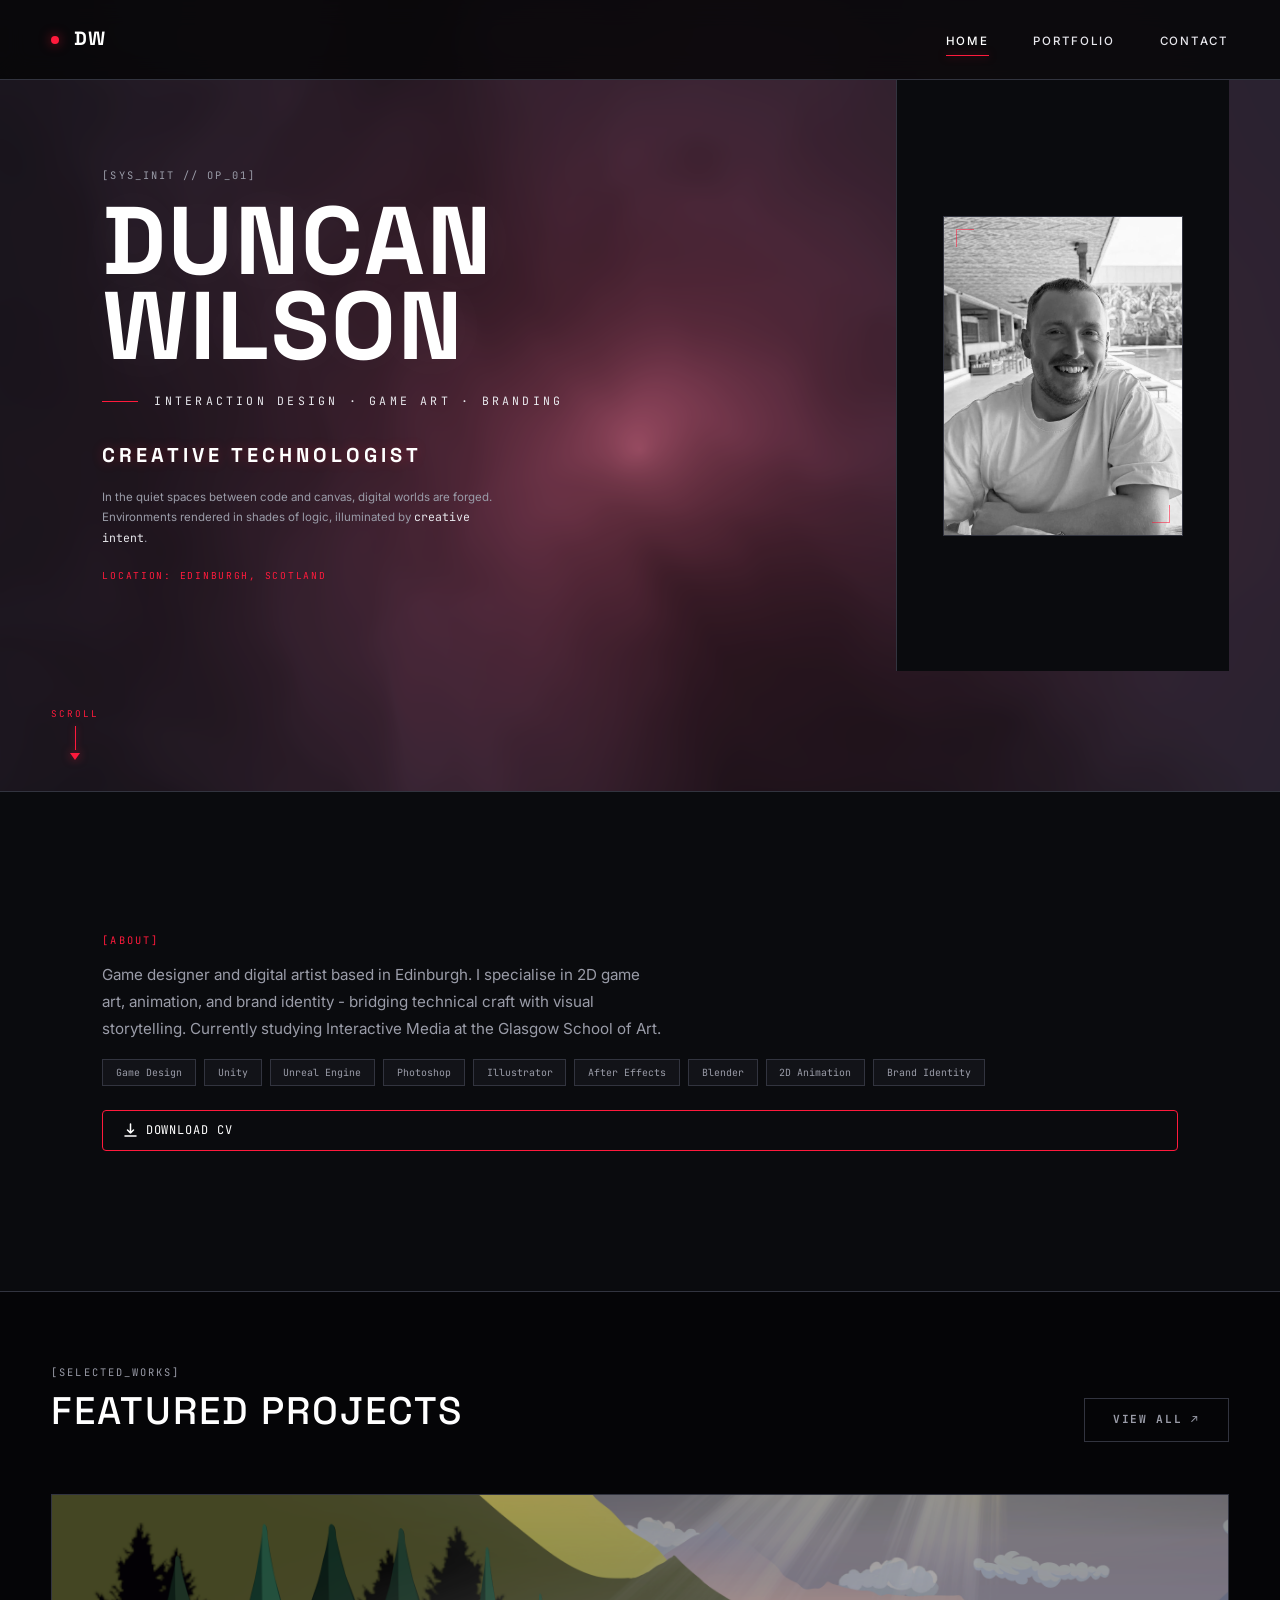
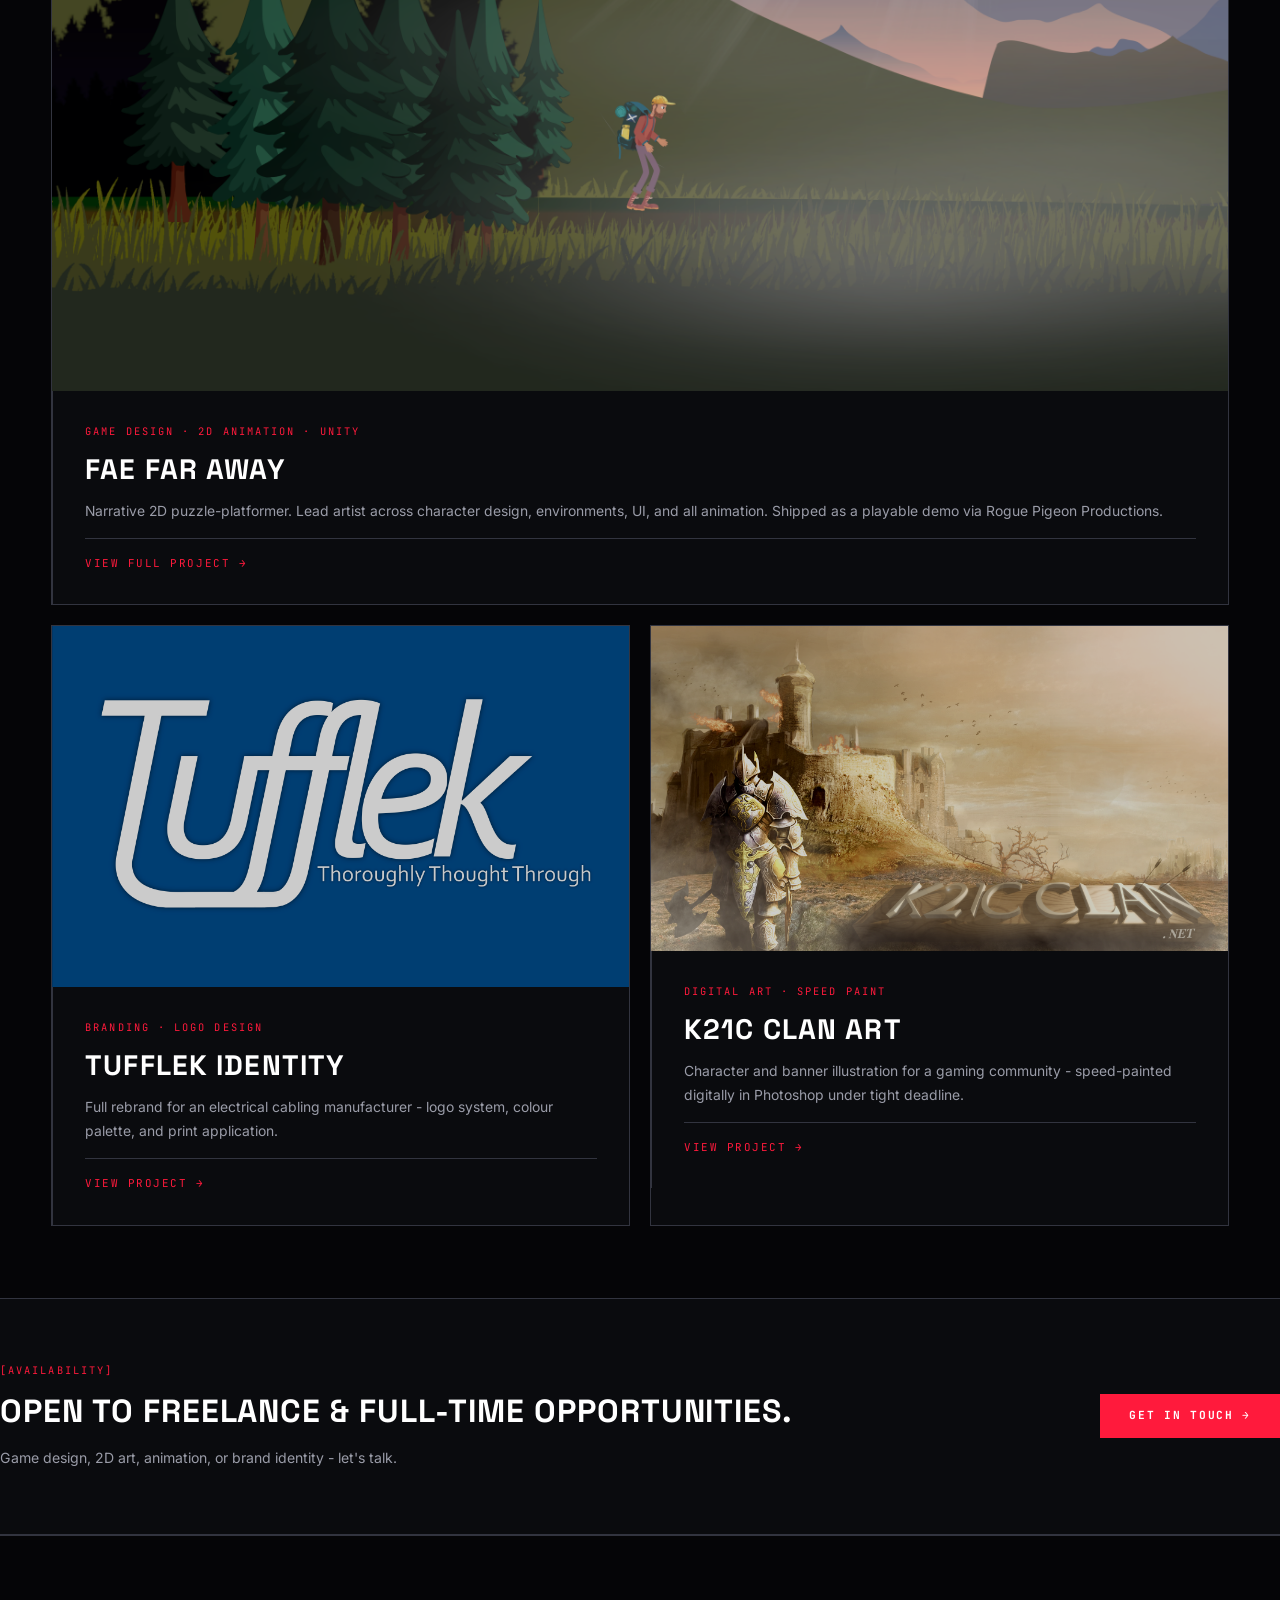
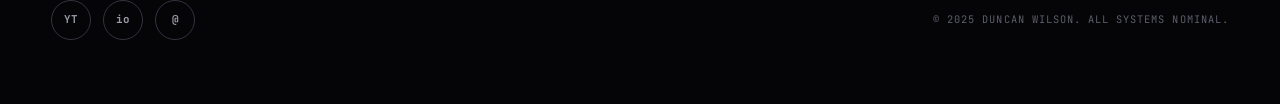
==== index.html @ 9ba57313 "Initial portfolio upload" ====
<!DOCTYPE html>
<html lang="en">
<head>
    <meta charset="UTF-8">
    <meta name="viewport" content="width=device-width, initial-scale=1.0">
    <title>Duncan Wilson | Creative Technologist</title>
    <meta name="description" content="Portfolio of Duncan Wilson — Interaction Design, Game Art, Branding, and Creative Technology.">
    <link rel="stylesheet" href="css/ethereal.css">
</head>
<body>

<canvas id="glcanvas"></canvas>

<nav id="main-nav" aria-label="Primary navigation">
    <a href="index.html" class="logo"><span class="logo-mark"></span>DW</a>
    <ul class="nav-links" id="nav-links">
        <li><a href="index.html" onclick="closeMenu()" class="active">Home</a></li>
        <li class="nav-has-dropdown">
            <a href="portfolio.html">Portfolio</a>
            <ul class="nav-dropdown">
                <li><a href="portfolio.html#game-design">Game Design &amp; Animation</a></li>
                <li><a href="portfolio.html#graphics">2D Graphics</a></li>
            </ul>
        </li>
        <li><a href="contact.html">Contact</a></li>
    </ul>
    <button class="menu-toggle" id="menu-toggle" aria-label="Toggle navigation" aria-expanded="false">
        <span></span><span></span><span></span>
    </button>
</nav>

<main>

    <!-- Hero -->
    <style>
        /* ── Hero layout ── */
        .hero-section {
            height: clamp(520px, 88vh, 900px);
            display: grid;
            grid-template-columns: 1fr clamp(240px, 26vw, 360px);
            align-items: center;
            padding-top: var(--nav-h);
            border-bottom: 1px solid var(--line-dim);
            position: relative;
            overflow: hidden;
            gap: 0;
        }

        /* Left column — text */
        .hero-text {
            padding: 0 var(--pad);
            display: flex;
            flex-direction: column;
            justify-content: center;
            position: relative;
            z-index: 2;
        }
        .hero-eyebrow {
            opacity: 0;
            animation: fadeUp 0.7s cubic-bezier(0.16,1,0.3,1) 0.1s forwards;
        }
        .hero-name {
            font-size: clamp(3rem, 7.5vw, 9rem);
            line-height: 0.88;
            font-weight: 700;
            letter-spacing: 0.02em;
            color: var(--text-pure);
            text-shadow: 0 0 60px rgba(255,255,255,0.06);
            margin: 1rem 0 1.5rem;
            opacity: 0;
            animation: fadeUp 0.8s cubic-bezier(0.16,1,0.3,1) 0.25s forwards;
        }
        .hero-discipline {
            display: flex;
            align-items: center;
            gap: 1rem;
            font-family: var(--font-mono);
            font-size: clamp(0.62rem, 0.9vw, 0.82rem);
            letter-spacing: 0.28em;
            color: var(--text-main);
            text-transform: uppercase;
            opacity: 0;
            animation: fadeUp 0.8s cubic-bezier(0.16,1,0.3,1) 0.4s forwards;
        }
        .hero-discipline::before {
            content: '';
            display: block;
            width: 36px; height: 1px;
            background: var(--crimson-core);
            flex-shrink: 0;
        }
        .hero-meta {
            margin-top: 1.75rem;
            display: flex;
            flex-direction: column;
            gap: 0.4rem;
            opacity: 0;
            animation: fadeUp 0.8s cubic-bezier(0.16,1,0.3,1) 0.55s forwards;
        }
        .hero-role {
            font-family: var(--font-display);
            font-size: clamp(0.85rem, 1.6vw, 1.25rem);
            font-weight: 700;
            letter-spacing: 0.2em;
            color: var(--text-pure);
            text-shadow: 0 0 12px rgba(255,26,60,0.3);
        }
        .hero-bio {
            font-size: 0.72rem;
            color: var(--text-muted);
            line-height: 1.8;
            max-width: 400px;
            margin-top: 0.6rem;
        }
        .hero-coord {
            font-family: var(--font-mono);
            font-size: 0.6rem;
            letter-spacing: 0.18em;
            color: var(--crimson-core);
            text-transform: uppercase;
            margin-top: 0.75rem;
        }

        /* Right column — portrait */
        .hero-portrait-wrap {
            height: 100%;
            display: flex;
            align-items: center;
            justify-content: center;
            padding: clamp(2rem, 4vw, 3.5rem) clamp(1.5rem, 3vw, 2.5rem);
            border-left: 1px solid var(--line-dim);
            background: var(--surface-1);
            opacity: 0;
            transform: translateX(40px);
            animation: slideInRight 1s cubic-bezier(0.16,1,0.3,1) 0.2s forwards;
        }
        @keyframes slideInRight {
            to { opacity: 1; transform: translateX(0); }
        }

        /* The actual photo frame — 3:4 portrait ratio, standard for headshots */
        .hero-portrait-inner {
            position: relative;
            width: 100%;
            max-width: 240px;
            max-height: 70%;
            aspect-ratio: 3 / 4;
            background: var(--surface-2);
            overflow: hidden;
            border: 1px solid var(--line-dim);
            transition: border-color 0.4s;
        }
        .hero-portrait-wrap:hover .hero-portrait-inner {
            border-color: var(--crimson-core);
            box-shadow: 0 0 40px var(--crimson-dim);
        }

        /* Photo — drop in an <img> and it fills perfectly */
        .hero-portrait-inner img {
            width: 100%; height: 100%;
            object-fit: cover;
            object-position: center top;
            display: block;
        }

        /* Placeholder state (no photo yet) */
        .hero-portrait-ph {
            position: absolute;
            inset: 0;
            display: flex;
            flex-direction: column;
            align-items: center;
            justify-content: center;
            gap: 1rem;
        }
        .hero-portrait-svg { opacity: 0.12; }
        .hero-portrait-lbl {
            font-family: var(--font-mono);
            font-size: 0.58rem;
            letter-spacing: 0.2em;
            text-transform: uppercase;
            color: var(--text-dark);
            text-align: center;
            line-height: 1.7;
        }

        /* Corner bracket top-left */
        .hero-portrait-inner::before {
            content: '';
            position: absolute;
            top: 0.75rem; left: 0.75rem;
            width: 18px; height: 18px;
            border-top: 1px solid var(--crimson-core);
            border-left: 1px solid var(--crimson-core);
            z-index: 4;
            opacity: 0.55;
            pointer-events: none;
        }
        /* Corner bracket bottom-right */
        .hero-portrait-inner::after {
            content: '';
            position: absolute;
            bottom: 0.75rem; right: 0.75rem;
            width: 18px; height: 18px;
            border-bottom: 1px solid var(--crimson-core);
            border-right: 1px solid var(--crimson-core);
            z-index: 4;
            opacity: 0.55;
            pointer-events: none;
        }

        @keyframes fadeUp {
            from { opacity: 0; transform: translateY(18px); }
            to   { opacity: 1; transform: translateY(0); }
        }

        /* Mobile: stack vertically */
        @media (max-width: 768px) {
            .hero-section {
                height: auto;
                min-height: 0;
                grid-template-columns: 1fr;
                grid-template-rows: auto auto;
                align-items: stretch;
                padding-bottom: 4.5rem;
            }
            .hero-text {
                padding-top: 2rem;
                padding-bottom: 1.5rem;
            }
            .hero-name {
                font-size: clamp(2.6rem, 12vw, 4.5rem);
                margin: 0.75rem 0 1rem;
            }
            .hero-meta { margin-top: 1.25rem; }
            .hero-portrait-wrap {
                width: 100%;
                height: auto;
                border-left: none;
                border-top: 1px solid var(--line-dim);
                padding: 2rem var(--pad);
                animation-name: slideInUp;
            }
            @keyframes slideInUp {
                from { opacity: 0; transform: translateY(30px); }
                to   { opacity: 1; transform: translateY(0); }
            }
            /* On mobile show portrait as a smaller centred card */
            .hero-portrait-inner {
                max-width: 160px;
                aspect-ratio: 3 / 4;
            }
        }
    </style>

    <section class="hero-section">

        <!-- SVG line inside hero only — scrolls away with page -->
        <svg class="ethereal-path" viewBox="0 0 100 100" preserveAspectRatio="none" aria-hidden="true">
            <path d="M-10,80 Q30,90 50,50 T110,20"></path>
        </svg>

        <!-- Scroll cue -->
        <button class="scroll-cue" id="scroll-cue" aria-label="Scroll down"
                onclick="document.getElementById('work').scrollIntoView({behavior:'smooth'});">
            <span class="scroll-cue__label">Scroll</span>
            <span class="scroll-cue__arrow"><span></span><span></span></span>
        </button>

        <!-- Left: text -->
        <div class="hero-text">
            <span class="hero-eyebrow micro-label" style="color:var(--text-muted);">[SYS_INIT // OP_01]</span>
            <h1 class="hero-name">DUNCAN<br>WILSON</h1>
            <div class="hero-discipline">INTERACTION DESIGN · GAME ART · BRANDING</div>
            <div class="hero-meta">
                <div class="hero-role">CREATIVE TECHNOLOGIST</div>
                <p class="hero-bio">
                    In the quiet spaces between code and canvas, digital worlds are forged.
                    Environments rendered in shades of logic, illuminated by
                    <span style="color:var(--text-main); font-family:var(--font-mono);">creative intent</span>.
                </p>
                <p class="hero-coord">LOCATION: EDINBURGH, SCOTLAND</p>
            </div>
        </div>

        <!-- Right: portrait -->
        <div class="hero-portrait-wrap" id="hero-portrait">
            <div class="hero-portrait-inner">
                <img src="img/headshot.jpg" alt="Duncan Wilson">
            </div>
        </div>

    </section>

    <!-- ── About strip ── -->
    <section class="home-about" id="work">
        <div class="home-about__bio">
            <span class="micro-label" style="color:var(--crimson-core); display:block; margin-bottom:0.75rem;">[ABOUT]</span>
            <p>Game designer and digital artist based in Edinburgh. I specialise in 2D game art, animation, and brand identity - bridging technical craft with visual storytelling. Currently studying Interactive Media at the Glasgow School of Art.</p>
            <div style="display:flex; gap:0.5rem; flex-wrap:wrap; margin-top:1rem;">
                <span class="tag">Game Design</span>
                <span class="tag">Unity</span>
                <span class="tag">Unreal Engine</span>
                <span class="tag">Photoshop</span>
                <span class="tag">Illustrator</span>
                <span class="tag">After Effects</span>
                <span class="tag">Blender</span>
                <span class="tag">2D Animation</span>
                <span class="tag">Brand Identity</span>
            </div>
            <a href="cv.pdf" download class="cv-btn" style="margin-top:1.5rem; display:inline-flex; align-items:center; gap:0.5rem;">
                <svg width="15" height="15" viewBox="0 0 15 15" fill="none" aria-hidden="true">
                    <path d="M7.5 1v9m0 0L4.5 7m3 3L10.5 7M2 13h11" stroke="currentColor" stroke-width="1.5" stroke-linecap="round" stroke-linejoin="round"/>
                </svg>
                Download CV
            </a>
        </div>
    </section>

    <!-- ── Featured Work ── -->
    <section class="home-featured" id="featured">
        <div class="container">
            <div class="section-header" style="margin-bottom:2rem;">
                <div>
                    <div class="micro-label">[SELECTED_WORKS]</div>
                    <h2 class="section-title">Featured Projects</h2>
                </div>
                <a href="portfolio.html" class="btn-ghost" style="align-self:flex-end;">View All ↗</a>
            </div>

            <!-- Primary card — Fae Far Away (full width) -->
            <a href="fae-far-away.html" class="hf-card hf-card-primary">
                <div class="hf-card__media">
                    <img src="img/ffa/Screenshot 2026-03-27 101728.png" alt="Fae Far Away gameplay screenshot" class="hf-card__img">
                </div>
                <div class="hf-card__info">
                    <span class="hf-card__cat micro-label">Game Design · 2D Animation · Unity</span>
                    <h3 class="hf-card__title">Fae Far Away</h3>
                    <p class="hf-card__desc">Narrative 2D puzzle-platformer. Lead artist across character design, environments, UI, and all animation. Shipped as a playable demo via Rogue Pigeon Productions.</p>
                    <span class="hf-card__cta">View Full Project →</span>
                </div>
            </a>

            <!-- Secondary pair -->
            <div class="hf-pair">
                <a href="tufflek.html" class="hf-card hf-card-secondary">
                    <div class="hf-card__media">
                        <img src="img/portfolio/Tufflek-All white-darker blue back.png" alt="Tufflek brand identity" class="hf-card__img">
                    </div>
                    <div class="hf-card__info">
                        <span class="hf-card__cat micro-label">Branding · Logo Design</span>
                        <h3 class="hf-card__title">Tufflek Identity</h3>
                        <p class="hf-card__desc">Full rebrand for an electrical cabling manufacturer - logo system, colour palette, and print application.</p>
                        <span class="hf-card__cta">View Project →</span>
                    </div>
                </a>
                <a href="k21c.html" class="hf-card hf-card-secondary">
                    <div class="hf-card__media">
                        <img src="img/portfolio/K21C clan net image.png" alt="K21C digital illustration" class="hf-card__img">
                    </div>
                    <div class="hf-card__info">
                        <span class="hf-card__cat micro-label">Digital Art · Speed Paint</span>
                        <h3 class="hf-card__title">K21C Clan Art</h3>
                        <p class="hf-card__desc">Character and banner illustration for a gaming community - speed-painted digitally in Photoshop under tight deadline.</p>
                        <span class="hf-card__cta">View Project →</span>
                    </div>
                </a>
            </div>
        </div>
    </section>

    <!-- ── CTA strip ── -->
    <section class="home-cta" id="design">
        <div class="container home-cta__inner">
            <div>
                <span class="micro-label" style="color:var(--crimson-core); display:block; margin-bottom:0.5rem;">[AVAILABILITY]</span>
                <h2 class="home-cta__heading">Open to freelance &amp; full-time opportunities.</h2>
                <p class="home-cta__sub">Game design, 2D art, animation, or brand identity - let's talk.</p>
            </div>
            <a href="contact.html" class="btn-crimson home-cta__btn">Get in Touch →</a>
        </div>
    </section>

</main>

<footer>
    <div class="social-circles">
        <a href="https://www.youtube.com/c/DuncanWilsonGraphics/videos" target="_blank" rel="noopener" class="social-circle" title="YouTube">YT</a>
        <a href="https://roguepigeonproductions.itch.io/fae-far-away" target="_blank" rel="noopener" class="social-circle" title="itch.io">io</a>
        <a href="mailto:dahw4@outlook.com" class="social-circle" title="Email">@</a>
    </div>
    <div class="copyright">© 2025 DUNCAN WILSON. ALL SYSTEMS NOMINAL.</div>
</footer>

<script src="js/main.js"></script>
</body>
</html>
---- css/ethereal.css ----
/* ═══════════════════════════════════════════════════════════════════
   Duncan Wilson — Ethereal Design System
   Extracted from Playground/ethereal.html, extended for all pages
   ═══════════════════════════════════════════════════════════════════ */

@import url('https://fonts.googleapis.com/css2?family=Inter:wght@400;500;600&family=JetBrains+Mono:wght@400;700&family=Space+Grotesk:wght@300;500;700&display=swap');

/* ── Design tokens ── */
:root {
    --void:         #050507;
    --surface-1:    #0a0b0e;
    --surface-2:    #121318;
    --line-dim:     #32343f;
    --text-pure:    #ffffff;
    --text-main:    #e8e8ed;
    --text-muted:   #9a9ca8;
    --text-dark:    #5c5e6b;
    --crimson-core: #ff1a3c;
    --crimson-glow: rgba(255,26,60,0.6);
    --crimson-dim:  rgba(255,26,60,0.15);
    --font-display: 'Space Grotesk', sans-serif;
    --font-ui:      'Inter', sans-serif;
    --font-mono:    'JetBrains Mono', monospace;
    --pad:          4vw;
    --nav-h:        80px;
    --ease-out:     cubic-bezier(0.16, 1, 0.3, 1);
    --ease-in-out:  cubic-bezier(0.65, 0, 0.35, 1);
}

/* ── Reset ── */
*, *::before, *::after { margin: 0; padding: 0; box-sizing: border-box; }
html { scroll-behavior: smooth; }
img { max-width: 100%; display: block; }
a { color: inherit; text-decoration: none; }

body {
    background: var(--void);
    color: var(--text-main);
    font-family: var(--font-ui);
    -webkit-font-smoothing: antialiased;
    overflow-x: hidden;
    line-height: 1.6;
}
/* prevent off-screen mobile nav from causing horizontal scroll */
html { overflow-x: hidden; }

::selection { background: var(--crimson-core); color: var(--text-pure); }

/* ── WebGL canvas ── */
#glcanvas {
    position: fixed;
    top: 0; left: 0;
    width: 100vw; height: 100vh;
    z-index: 0;
    pointer-events: none;
    opacity: 0.8;
}

/* ── Ethereal SVG line — hero-scoped ── */
/* Place .ethereal-path inside .hero-section so it scrolls with the page
   and only lives behind the name, not the whole site */
.ethereal-path {
    position: absolute;
    top: 0; left: 0;
    width: 100%; height: 100%;
    z-index: 0;
    pointer-events: none;
    mix-blend-mode: screen;
    overflow: visible;
}
.ethereal-path path {
    fill: none;
    stroke: rgba(255,26,60,0.65);
    stroke-width: 0.8px;
    filter: drop-shadow(0 0 8px rgba(255,26,60,0.3)) drop-shadow(0 0 20px rgba(255,26,60,0.12));
    stroke-dasharray: 3000;
    stroke-dashoffset: 3000;
    animation: drawLine 10s var(--ease-in-out) forwards infinite alternate;
}
@keyframes drawLine {
    0%   { stroke-dashoffset: 3000; opacity: 0; }
    10%  { opacity: 0.75; }
    90%  { opacity: 0.75; }
    100% { stroke-dashoffset: 0; opacity: 0; }
}

@keyframes fadeUp {
    from { opacity: 0; transform: translateY(18px); }
    to   { opacity: 1; transform: translateY(0); }
}

/* ── Scroll cue ── */
.scroll-cue {
    position: absolute;
    bottom: clamp(1.5rem, 3.5vh, 2.5rem);
    left: var(--pad);
    transform: none;
    z-index: 10;
    display: flex;
    flex-direction: column;
    align-items: center;
    gap: 6px;
    cursor: pointer;
    transition: opacity 0.5s ease;
    pointer-events: auto;
    text-decoration: none;
    border: none; background: none; padding: 0;
    /* fade in after other elements */
    opacity: 0;
    animation: fadeUp 0.7s ease 0.9s forwards;
}
.scroll-cue__label {
    font-family: var(--font-mono);
    font-size: 0.58rem;
    letter-spacing: 0.22em;
    text-transform: uppercase;
    color: var(--crimson-core);
}
.scroll-cue__arrow {
    display: flex;
    flex-direction: column;
    align-items: center;
    gap: 3px;
    animation: scrollBounce 1.8s ease-in-out infinite;
}
.scroll-cue__arrow span {
    display: block;
    width: 1px;
    background: var(--crimson-core);
    box-shadow: 0 0 6px var(--crimson-glow);
}
.scroll-cue__arrow span:nth-child(1) { height: 24px; }
.scroll-cue__arrow span:nth-child(2) {
    width: 0; height: 0;
    background: none; box-shadow: none;
    border-left: 5px solid transparent;
    border-right: 5px solid transparent;
    border-top: 7px solid var(--crimson-core);
    filter: drop-shadow(0 0 5px var(--crimson-glow));
}
@keyframes scrollBounce {
    0%, 100% { transform: translateY(0); opacity: 0.5; }
    50%       { transform: translateY(7px); opacity: 1; }
}
.scroll-cue.is-hidden { opacity: 0; pointer-events: none; }

/* ── Layout ── */
main { position: relative; z-index: 2; }
section { padding: 120px var(--pad); position: relative; }
.container { max-width: 1600px; margin: 0 auto; }

/* ── Typography ── */
h1, h2, h3 {
    font-family: var(--font-display);
    font-weight: 500;
    text-transform: uppercase;
    letter-spacing: 0.05em;
    color: var(--text-pure);
}
p { line-height: 1.8; color: var(--text-muted); }

.micro-label {
    font-family: var(--font-mono);
    font-size: 0.65rem;
    text-transform: uppercase;
    letter-spacing: 0.2em;
    color: var(--text-muted);
}

/* ── Sys-line decoration ── */
.sys-line {
    height: 1px;
    background: var(--line-dim);
    width: 100%;
    margin: 2rem 0;
    position: relative;
}
.sys-line::before {
    content: '';
    position: absolute;
    left: 0; top: -2px;
    width: 5px; height: 5px;
    background: var(--crimson-core);
    box-shadow: 0 0 10px var(--crimson-glow);
}

/* ── Navigation ── */
nav {
    position: fixed;
    top: 0; width: 100%;
    height: var(--nav-h);
    display: flex;
    justify-content: space-between;
    align-items: center;
    padding: 0 var(--pad);
    z-index: 100;
    background: rgba(5,5,7,0.82);
    backdrop-filter: blur(12px);
    border-bottom: 1px solid var(--line-dim);
    transition: height 0.4s var(--ease-out), background 0.4s var(--ease-out);
}

.logo {
    font-family: var(--font-display);
    font-size: 1.2rem;
    font-weight: 700;
    letter-spacing: 0.1em;
    color: var(--text-pure);
    display: flex;
    align-items: center;
    gap: 0.9rem;
    white-space: nowrap;
}
.logo-mark {
    width: 8px; height: 8px;
    background: var(--crimson-core);
    border-radius: 50%;
    box-shadow: 0 0 12px var(--crimson-glow);
    flex-shrink: 0;
}

.nav-links { display: flex; gap: 2.8rem; list-style: none; align-items: center; }
.nav-links a {
    font-family: var(--font-ui);
    font-size: 0.72rem;
    font-weight: 500;
    letter-spacing: 0.15em;
    text-transform: uppercase;
    color: var(--text-main);
    position: relative;
    padding: 0.5rem 0;
    transition: color 0.3s ease;
}
.nav-links a::after {
    content: '';
    position: absolute;
    bottom: 0; left: 0;
    width: 100%; height: 1px;
    background: var(--crimson-core);
    transform: scaleX(0);
    transform-origin: right;
    transition: transform 0.4s var(--ease-out);
    box-shadow: 0 0 8px var(--crimson-glow);
}
.nav-links a:hover,
.nav-links a.active { color: var(--text-pure); }
.nav-links a:hover::after,
.nav-links a.active::after { transform: scaleX(1); transform-origin: left; }

/* Mobile hamburger */
.menu-toggle {
    display: none;
    flex-direction: column;
    gap: 5px;
    cursor: pointer;
    z-index: 101;
    padding: 4px;
    background: none;
    border: none;
}
.menu-toggle span {
    width: 22px; height: 1px;
    background: var(--text-pure);
    transition: all 0.3s ease;
    display: block;
}
.menu-toggle.is-open span:nth-child(1) { transform: translateY(6px) rotate(45deg); }
.menu-toggle.is-open span:nth-child(2) { opacity: 0; }
.menu-toggle.is-open span:nth-child(3) { transform: translateY(-6px) rotate(-45deg); }

/* ── Nav dropdown ── */
.nav-has-dropdown { position: relative; }

/* Invisible bridge on the <li> fills the gap between trigger and panel
   so moving the cursor downward never breaks the hover state */
.nav-has-dropdown::after {
    content: '';
    position: absolute;
    top: 100%; left: 0; right: 0;
    height: 12px;
    background: transparent;
}

.nav-dropdown {
    position: absolute;
    top: calc(100% + 8px);
    left: 50%;
    min-width: 180px;
    background: rgba(5,5,7,0.97);
    backdrop-filter: blur(16px);
    border: 1px solid var(--line-dim);
    list-style: none;
    padding: 8px 0;
    /* hidden by default */
    opacity: 0;
    visibility: hidden;
    pointer-events: none;
    transform: translateX(-50%) translateY(-4px);
    transition: opacity 0.2s var(--ease-out),
                transform 0.2s var(--ease-out),
                visibility 0s linear 0.3s;
    z-index: 200;
}
/* Small caret above the dropdown */
.nav-dropdown::before {
    content: '';
    position: absolute;
    top: -5px; left: 50%;
    transform: translateX(-50%);
    width: 8px; height: 8px;
    background: rgba(5,5,7,0.97);
    border-left: 1px solid var(--line-dim);
    border-top: 1px solid var(--line-dim);
    rotate: 45deg;
}
.nav-has-dropdown:hover .nav-dropdown,
.nav-has-dropdown:focus-within .nav-dropdown {
    opacity: 1;
    visibility: visible;
    pointer-events: auto;
    transform: translateX(-50%) translateY(0);
    transition: opacity 0.2s var(--ease-out),
                transform 0.2s var(--ease-out),
                visibility 0s linear 0s;
}
.nav-dropdown li a {
    display: block;
    padding: 9px 20px;
    font-family: var(--font-mono);
    font-size: 0.62rem;
    letter-spacing: 0.14em;
    text-transform: uppercase;
    color: var(--text-muted);
    white-space: nowrap;
    transition: color 0.2s ease, background 0.2s ease;
}
.nav-dropdown li a:hover,
.nav-dropdown li a.active {
    color: var(--text-pure);
    background: var(--surface-2);
}
.nav-dropdown li a::after { display: none; }

/* On mobile the dropdown opens inline below Portfolio */
@media (max-width: 768px) {
    .nav-dropdown {
        position: static;
        opacity: 1;
        visibility: visible;
        pointer-events: auto;
        transform: none;
        transition: none;
        background: transparent;
        border: none;
        border-left: 1px solid rgba(255,26,60,0.3);
        backdrop-filter: none;
        padding: 4px 0 4px 0;
        margin-top: 0.5rem;
        margin-left: 0.25rem;
        min-width: unset;
        width: 100%;
    }
    .nav-dropdown::before { display: none; }
    .nav-dropdown li {
        list-style: none;
    }
    .nav-dropdown li a {
        display: block;
        font-size: 0.7rem;
        letter-spacing: 0.14em;
        padding: 7px 0 7px 1.25rem;
        color: var(--text-muted);
        white-space: nowrap;
        background: transparent !important;
        transition: color 0.2s;
    }
    .nav-dropdown li a:hover,
    .nav-dropdown li a.active {
        color: var(--crimson-core);
        background: transparent !important;
    }
}

/* ── Page breadcrumb bar (case study pages, sits below nav) ── */
.page-breadcrumb {
    position: fixed;
    top: var(--nav-h);
    left: 0;
    right: 0;
    z-index: 99;
    display: flex;
    align-items: center;
    gap: 0.5rem;
    padding: 0 var(--pad);
    height: 32px;
    background: rgba(5,5,7,0.92);
    border-bottom: 1px solid var(--line-dim);
    backdrop-filter: blur(8px);
    font-family: var(--font-mono);
    font-size: 0.58rem;
    letter-spacing: 0.14em;
    text-transform: uppercase;
    color: var(--text-dark);
    transition: top 0.4s var(--ease-out);
}
.page-breadcrumb a {
    color: var(--text-muted);
    transition: color 0.2s ease;
}
.page-breadcrumb a:hover { color: var(--text-pure); }
.page-breadcrumb span:last-child { color: var(--crimson-core); }

/* Push page content down to clear both nav + breadcrumb bar */
body:has(.page-breadcrumb) .game-hero {
    padding-top: calc(var(--nav-h) + 32px);
}

@media (max-width: 768px) {
    .page-breadcrumb { display: none; }
}

/* ── Section header ── */
.section-header {
    display: flex;
    justify-content: space-between;
    align-items: flex-end;
    margin-bottom: 4rem;
}
.section-title { font-size: clamp(1.8rem, 3vw, 2.5rem); }

/* ── Project grid ── */
.project-grid {
    display: grid;
    grid-template-columns: repeat(12, 1fr);
    gap: 2px;
    background: var(--line-dim);
    border: 1px solid var(--line-dim);
}
.project-card {
    background: var(--surface-1);
    position: relative;
    overflow: hidden;
    aspect-ratio: 4/3;
    cursor: pointer;
    display: block;
    text-decoration: none;
}
/* Default grid spans (used by portfolio page too) */
.project-card:nth-child(1) { grid-column: span 8; aspect-ratio: 16/9; }
.project-card:nth-child(2) { grid-column: span 4; }
.project-card:nth-child(3) { grid-column: span 4; aspect-ratio: 3/4; }
.project-card:nth-child(4) { grid-column: span 4; aspect-ratio: 3/4; }
.project-card:nth-child(5) { grid-column: span 4; aspect-ratio: 3/4; }

/* Homepage 7-card grid — overrides per-child spans */
.project-grid--home .project-card:nth-child(1) { grid-column: span 8; aspect-ratio: 16/9; }
.project-grid--home .project-card:nth-child(2) { grid-column: span 4; aspect-ratio: 4/3; }
.project-grid--home .project-card:nth-child(3) { grid-column: span 4; aspect-ratio: 4/3; }
.project-grid--home .project-card:nth-child(4) { grid-column: span 4; aspect-ratio: 4/3; }
.project-grid--home .project-card:nth-child(5) { grid-column: span 4; aspect-ratio: 4/3; }
.project-grid--home .project-card:nth-child(6) { grid-column: span 6; aspect-ratio: 16/9; }
.project-grid--home .project-card:nth-child(7) { grid-column: span 6; aspect-ratio: 16/9; }

.project-img {
    width: 100%; height: 100%;
    object-fit: cover;
    filter: grayscale(100%) contrast(1.2) brightness(0.7);
    transition: filter 0.6s var(--ease-out), transform 0.6s var(--ease-out);
}
.project-card:hover .project-img {
    filter: grayscale(0%) contrast(1) brightness(0.9);
    transform: scale(1.05);
}
.project-info {
    position: absolute;
    bottom: 0; left: 0;
    width: 100%;
    padding: 2rem;
    background: linear-gradient(to top, var(--void) 0%, transparent 100%);
    transform: translateY(20px);
    opacity: 0;
    transition: transform 0.4s var(--ease-out), opacity 0.4s var(--ease-out);
    z-index: 2;
}
.project-card:hover .project-info { transform: translateY(0); opacity: 1; }
.project-card::before {
    content: '';
    position: absolute;
    inset: 0;
    border: 1px solid var(--crimson-core);
    opacity: 0;
    z-index: 3;
    pointer-events: none;
    transition: opacity 0.4s ease;
    box-shadow: inset 0 0 20px var(--crimson-glow);
}
.project-card:hover::before { opacity: 1; }
.project-cat { color: var(--crimson-core); margin-bottom: 0.5rem; display: block; }
.project-name { font-size: 1.3rem; color: var(--text-pure); font-family: var(--font-display); font-weight: 500; text-transform: uppercase; letter-spacing: 0.05em; }

/* Placeholder card (no image) */
.project-card__ph {
    position: absolute;
    inset: 0;
    display: flex;
    flex-direction: column;
    align-items: center;
    justify-content: center;
    gap: 0.75rem;
    color: var(--text-dark);
    font-family: var(--font-mono);
    font-size: 0.65rem;
    letter-spacing: 0.1em;
    text-transform: uppercase;
}

/* ── Featured project ── */
.featured-project {
    background: var(--surface-1);
    border-top: 1px solid var(--line-dim);
    border-bottom: 1px solid var(--line-dim);
    padding: 80px var(--pad);
}
.featured-grid {
    display: grid;
    grid-template-columns: 2fr 1fr;
    gap: 3rem;
    align-items: center;
}
.featured-media {
    position: relative;
    aspect-ratio: 16/9;
    overflow: hidden;
    border: 1px solid var(--line-dim);
    background: var(--surface-2);
}
.featured-media img {
    width: 100%; height: 100%;
    object-fit: cover;
    opacity: 0.8;
    transition: opacity 0.4s ease;
}
.featured-media:hover img { opacity: 1; }
.featured-media__ph {
    width: 100%; height: 100%;
    display: flex;
    flex-direction: column;
    align-items: center;
    justify-content: center;
    gap: 1rem;
    color: var(--text-dark);
    font-family: var(--font-mono);
    font-size: 0.65rem;
    letter-spacing: 0.15em;
    text-transform: uppercase;
}
.play-btn {
    position: absolute;
    top: 50%; left: 50%;
    transform: translate(-50%, -50%);
    width: 80px; height: 80px;
    border: 1px solid var(--crimson-core);
    border-radius: 50%;
    display: flex;
    justify-content: center;
    align-items: center;
    background: rgba(5,5,7,0.5);
    backdrop-filter: blur(4px);
    transition: background 0.3s ease, box-shadow 0.3s ease;
    box-shadow: 0 0 20px var(--crimson-dim);
    text-decoration: none;
}
.play-btn::before {
    content: '';
    border-style: solid;
    border-width: 8px 0 8px 12px;
    border-color: transparent transparent transparent var(--text-pure);
    margin-left: 4px;
}
.play-btn:hover { background: var(--crimson-core); box-shadow: 0 0 30px var(--crimson-glow); }

.featured-content { display: flex; flex-direction: column; gap: 1.5rem; }
.featured-label::before {
    content: '[FEATURED_PRJ]';
    font-family: var(--font-mono);
    font-size: 0.65rem;
    color: var(--crimson-core);
    letter-spacing: 0.1em;
}
.featured-title { font-size: clamp(2rem, 4vw, 3rem); line-height: 1.1; }
.featured-desc { color: var(--text-muted); font-size: 0.95rem; line-height: 1.8; }
.featured-meta {
    display: grid;
    grid-template-columns: 1fr 1fr;
    gap: 1.5rem;
    padding-top: 1.5rem;
    border-top: 1px solid var(--line-dim);
}
.meta-item { display: flex; flex-direction: column; gap: 0.4rem; }
.meta-value { font-size: 0.9rem; color: var(--text-main); }
.meta-value--accent { color: var(--crimson-core); }

/* ── Tags ── */
.tags { display: flex; flex-wrap: wrap; gap: 0.5rem; margin-top: 0.5rem; }
.tag {
    font-family: var(--font-mono);
    font-size: 0.62rem;
    padding: 0.3rem 0.8rem;
    border: 1px solid var(--line-dim);
    color: var(--text-muted);
    background: var(--surface-2);
    transition: border-color 0.2s, color 0.2s;
}
.tag:hover { border-color: var(--crimson-core); color: var(--text-pure); }

/* ── Zigzag branding ── */
.zigzag-container { display: flex; flex-direction: column; gap: 4rem; margin-top: 2.5rem; }
.zigzag-row {
    display: grid;
    grid-template-columns: 1fr 1fr;
    gap: 4rem;
    align-items: center;
}
.zigzag-row:nth-child(even) { direction: rtl; }
.zigzag-row:nth-child(even) > * { direction: ltr; }
.logo-display {
    background: var(--surface-1);
    aspect-ratio: 1/1;
    display: flex;
    justify-content: center;
    align-items: center;
    border: 1px solid var(--line-dim);
    overflow: hidden;
    transition: border-color 0.4s ease, box-shadow 0.4s ease;
}
.logo-display:hover {
    border-color: var(--crimson-core);
    box-shadow: inset 0 0 40px rgba(255,26,60,0.08);
}
.logo-display img {
    width: 70%; height: 70%;
    object-fit: contain;
    filter: brightness(0.75);
    transition: filter 0.4s ease, transform 0.4s ease;
}
.logo-display:hover img { filter: brightness(1); transform: scale(1.06); }
.logo-info { max-width: 420px; }
.logo-client {
    font-family: var(--font-mono);
    font-size: 0.65rem;
    letter-spacing: 0.15em;
    text-transform: uppercase;
    color: var(--crimson-core);
    display: block;
    margin-bottom: 0.75rem;
}
.logo-title { font-size: clamp(1.4rem, 2.5vw, 2rem); margin-bottom: 0.75rem; }
.logo-desc { color: var(--text-muted); font-size: 0.9rem; line-height: 1.8; }

/* ── Page hero (inner pages) ── */
.page-hero {
    position: relative;
    display: flex;
    align-items: flex-end;
    padding-top: var(--nav-h);
    background: var(--surface-1);
}
.page-hero--img {
    background-size: cover;
    background-position: center;
    background-attachment: fixed;
}
@media (max-width: 800px) { .page-hero--img { background-attachment: scroll; } }
.page-hero::after {
    content: '';
    position: absolute;
    inset: 0;
    background: linear-gradient(to bottom, rgba(5,5,7,0.2) 0%, rgba(5,5,7,0.85) 100%);
    pointer-events: none;
    z-index: 1;
}
.page-hero__content {
    position: relative;
    z-index: 2;
    width: 100%;
    padding: clamp(1rem, 2.5vh, 2rem) var(--pad) clamp(1.25rem, 2.5vh, 2rem);
}
.page-hero__eyebrow {
    font-family: var(--font-mono);
    font-size: 0.65rem;
    letter-spacing: 0.2em;
    text-transform: uppercase;
    color: var(--crimson-core);
    display: block;
    margin-bottom: 0.6rem;
}
.page-hero__title {
    font-family: var(--font-display);
    font-size: clamp(1.8rem, 4vw, 3rem);
    font-weight: 700;
    text-transform: uppercase;
    letter-spacing: 0.03em;
    color: var(--text-pure);
    line-height: 1;
}

/* ── Content sections ── */
.content-section { padding: 80px var(--pad); }
.content-section--surface { background: var(--surface-1); }
.content-section--void    { background: var(--void); }
.content-narrow { max-width: min(860px, 100%); margin: 0 auto; }
@media (min-width: 1200px) { .content-narrow { max-width: 1100px; } }
@media (min-width: 1600px) { .content-narrow { max-width: 1300px; } }
.content-section h2 { font-size: clamp(1.5rem, 3vw, 2.2rem); margin-bottom: 1.25rem; }
.content-section p { margin-bottom: 1rem; }

/* ── Category heading ── */
.category-heading {
    padding: 4rem var(--pad) 1.5rem;
    display: flex;
    align-items: baseline;
    gap: 1rem;
    border-top: 1px solid rgba(255,26,60,0.35);
    scroll-margin-top: calc(var(--nav-h) - 24px);
}
.category-heading:first-of-type { border-top: none; }
.category-heading__num {
    font-family: var(--font-mono);
    font-size: 0.65rem;
    color: var(--crimson-core);
    letter-spacing: 0.2em;
}
.category-heading h2 { font-size: clamp(1.4rem, 3vw, 2rem); margin: 0; }
.category-heading__line {
    flex: 1;
    height: 1px;
    background: linear-gradient(to right, rgba(255,26,60,0.55), rgba(255,26,60,0.08));
}

/* ── Slideshow ── */
/* ── Game Showcase ─────────────────────────────────────────────────── */
.game-showcase {
    padding: 0 var(--pad) clamp(48px, 8vh, 80px);
    position: relative;
}

/* Each project panel */
.game-project {
    display: grid;
    grid-template-columns: 1fr 440px;
    gap: 0;
    border: 1px solid var(--line-dim);
    background: var(--surface-1);
    opacity: 1;
    transform: translateY(0);
    transition: opacity 0.35s var(--ease-out), transform 0.35s var(--ease-out);
}
.game-project[aria-hidden="true"] { display: none; }
.game-project.proj-exit  { opacity: 0; transform: translateY(12px); }
.game-project.proj-enter { animation: projIn 0.4s var(--ease-out) forwards; }
@keyframes projIn {
    from { opacity: 0; transform: translateY(16px); }
    to   { opacity: 1; transform: translateY(0); }
}

/* Media pane — left */
.game-showcase__media {
    position: relative;
    background: #050507;
    overflow: hidden;
    aspect-ratio: 16/9;
}

/* Individual slides */
.gm-slide {
    position: absolute;
    inset: 0;
    opacity: 0;
    transition: opacity 0.45s var(--ease-out);
    pointer-events: none;
}
.gm-slide.active {
    opacity: 1;
    pointer-events: auto;
}
.gm-slide.exit { opacity: 0; }
.gm-slide img  { width: 100%; height: 100%; object-fit: cover; display: block; }
.gm-slide__ph  {
    width: 100%; height: 100%;
    display: flex;
    align-items: center;
    justify-content: center;
    font-family: var(--font-mono);
    font-size: 0.65rem;
    color: var(--text-dark);
    letter-spacing: 0.15em;
}

/* Slide controls bar — sits at bottom of media pane */
.gm-controls {
    position: absolute;
    bottom: 0; left: 0; right: 0;
    display: flex;
    align-items: center;
    gap: 1rem;
    padding: 0.75rem 1.25rem;
    background: linear-gradient(to top, rgba(5,5,7,0.85) 0%, transparent 100%);
    z-index: 10;
}
.gm-btn {
    background: rgba(5,5,7,0.6);
    border: 1px solid rgba(255,255,255,0.18);
    color: var(--text-pure);
    width: 40px; height: 40px;
    display: flex; align-items: center; justify-content: center;
    cursor: pointer;
    font-size: 1.1rem;
    transition: border-color 0.2s, background 0.2s, transform 0.15s;
    flex-shrink: 0;
    backdrop-filter: blur(4px);
}
.gm-btn:hover {
    border-color: var(--crimson-core);
    background: var(--crimson-core);
    color: #fff;
    transform: scale(1.08);
}
.gm-btn:active { transform: scale(0.95); }
.gm-counter {
    font-family: var(--font-mono);
    font-size: 0.62rem;
    letter-spacing: 0.15em;
    color: rgba(255,255,255,0.7);
    text-shadow: 0 1px 4px rgba(0,0,0,0.6);
}

/* Info pane — right */
.game-showcase__info {
    padding: 2.5rem 2rem;
    display: flex;
    flex-direction: column;
    gap: 1.25rem;
    border-left: 1px solid var(--line-dim);
}
.game-showcase__title {
    font-size: clamp(1.6rem, 2.5vw, 2.2rem);
    font-family: var(--font-display);
    font-weight: 700;
    text-transform: uppercase;
    letter-spacing: 0.04em;
    color: var(--text-pure);
    line-height: 1.1;
    margin: 0;
}
.game-showcase__desc {
    font-size: 0.88rem;
    line-height: 1.75;
    color: var(--text-muted);
    margin: 0;
}
.game-showcase__tags { display: flex; flex-wrap: wrap; gap: 0.5rem; }
.game-showcase__meta {
    display: flex;
    flex-direction: column;
    gap: 0.6rem;
    padding-top: 1rem;
    border-top: 1px solid var(--line-dim);
}
.game-showcase__meta > div {
    display: flex;
    justify-content: space-between;
    align-items: baseline;
    font-size: 0.82rem;
    color: var(--text-muted);
}
.game-showcase__meta .micro-label { color: var(--text-dark); }
.game-showcase__actions {
    display: flex;
    flex-wrap: wrap;
    gap: 0.75rem;
    margin-top: auto;
    padding-top: 1rem;
}

/* Switcher bar below the card */
.proj-switcher-bar {
    display: flex;
    align-items: center;
    gap: 1rem;
    padding: 0.9rem 1.25rem;
    background: var(--surface-2);
    border: 1px solid var(--line-dim);
    border-top: none;
    flex-wrap: wrap;
}
.proj-dot {
    width: 8px; height: 8px;
    border-radius: 50%;
    background: var(--line-dim);
    border: 1px solid rgba(255,255,255,0.1);
    cursor: pointer;
    transition: background 0.2s, transform 0.2s, border-color 0.2s;
    padding: 0;
    flex-shrink: 0;
}
.proj-dot.active { background: var(--crimson-core); border-color: var(--crimson-core); transform: scale(1.5); }
.proj-dot:hover:not(.active) { background: rgba(255,255,255,0.25); }
.proj-switcher__btns {
    display: flex;
    align-items: center;
    gap: 0.6rem;
    margin-left: auto;
}
/* Project-level nav arrows in the switcher bar */
.proj-switcher__btns .slide-btn {
    position: static;
    transform: none;
    width: 36px; height: 36px;
    font-size: 1rem;
    background: var(--surface-1);
    border: 1px solid var(--line-dim);
    color: var(--text-main);
    display: flex; align-items: center; justify-content: center;
    cursor: pointer;
    transition: background 0.2s, border-color 0.2s, color 0.2s, transform 0.15s;
    flex-shrink: 0;
}
.proj-switcher__btns .slide-btn:hover {
    background: var(--crimson-core);
    border-color: var(--crimson-core);
    color: #fff;
    transform: scale(1.08);
}
.proj-switcher__btns .slide-btn:active { transform: scale(0.95); }

/* Project-switch arrows — inline in bar by default (mobile), flanking on desktop */
.proj-arrow {
    width: 40px; height: 40px;
    display: flex; align-items: center; justify-content: center;
    background: var(--crimson-core);
    border: none;
    color: #fff;
    font-size: 1.15rem;
    cursor: pointer;
    flex-shrink: 0;
    border-radius: 6px;
    transition: background 0.2s, transform 0.15s;
}
.proj-arrow:hover {
    background: #ff3a5a;
    transform: scale(1.08);
}
.proj-arrow:active { transform: scale(0.94); }

/* On wide screens: card fills the padded area, arrows sit on card edges */
@media (min-width: 1025px) {
    .game-showcase {
        padding-left: var(--pad);
        padding-right: var(--pad);
    }
    .game-project {
        grid-template-columns: 1fr 460px;
        align-items: stretch;
        /* Min height keeps arrows stable; card grows with info content */
        min-height: 480px;
    }
    /* Info pane sizes to its content, no overflow */
    .game-showcase__info {
        overflow-y: visible;
        height: auto;
    }
    /* Media pane stretches to match the info pane height exactly */
    .game-showcase__media {
        aspect-ratio: unset;
        height: 100%;
        min-height: 0;
    }
    /* Arrows anchored to showcase, vertically centred on the fixed card height */
    .proj-switcher-bar { position: static; }
    .proj-arrow {
        position: absolute;
        top: 50%;
        transform: translateY(-50%);
        width: 44px;
        height: 72px;
        font-size: 1.4rem;
        background: var(--crimson-core);
        border: none;
        color: #fff;
        z-index: 20;
    }
    .proj-arrow--prev {
        left: var(--pad);
        transform: translateY(-50%) translateX(-100%);
        border-radius: 40px 0 0 40px;
    }
    .proj-arrow--next {
        right: var(--pad);
        transform: translateY(-50%) translateX(100%);
        border-radius: 0 40px 40px 0;
    }
    .proj-arrow:hover { background: #ff3a5a; color: #fff; border: none; }
    .proj-arrow--prev { transform: translateY(-50%) translateX(-100%); }
    .proj-arrow--next { transform: translateY(-50%) translateX(100%); }
    .proj-arrow--prev:hover  { transform: translateY(-50%) translateX(-100%) scale(1.06); }
    .proj-arrow--next:hover  { transform: translateY(-50%) translateX(100%)  scale(1.06); }
    .proj-arrow--prev:active { transform: translateY(-50%) translateX(-100%) scale(0.96); }
    .proj-arrow--next:active { transform: translateY(-50%) translateX(100%)  scale(0.96); }
}

/* Responsive */
@media (max-width: 1024px) {
    .game-project {
        grid-template-columns: 1fr;
        grid-template-rows: auto auto;
    }
    .game-showcase__media {
        grid-row: 1;
        height: clamp(160px, 44vw, 360px);
        aspect-ratio: unset;
    }
    .game-showcase__info {
        grid-row: 2;
        border-left: none;
        border-top: 1px solid var(--line-dim);
        padding: 1.25rem 1rem;
        gap: 0.85rem;
    }
    /* Compress info text a touch on smaller screens */
    .game-showcase__title { font-size: clamp(1.3rem, 5vw, 1.8rem); }
    .game-showcase__desc  { font-size: 0.83rem; line-height: 1.6; }
    .game-showcase__meta  { padding-top: 0.6rem; gap: 0.4rem; }
    /* Edge-to-edge card + no side padding needed (arrows are in the bar) */
    .game-showcase {
        padding-left: 0;
        padding-right: 0;
        padding-bottom: 36px;
    }
    /* Switcher bar full-width, flush */
    .proj-switcher-bar {
        padding: 0.65rem 1rem;
        justify-content: space-between;
        border-left: none;
        border-right: none;
    }
    /* Bigger tap targets for slide buttons */
    .proj-switcher__btns .slide-btn { width: 40px; height: 40px; font-size: 1.1rem; }
    .gm-btn { width: 44px; height: 44px; font-size: 1.2rem; }
}

.slideshow-wrap { position: relative; background: var(--surface-2); }
.mySlides { display: none; }
.mySlides img { width: 100%; max-height: 72vh; object-fit: contain; display: block; background: var(--surface-2); }
.slide-btn {
    position: absolute;
    top: 50%; transform: translateY(-50%);
    background: rgba(5,5,7,0.7);
    border: 1px solid var(--line-dim);
    color: var(--text-muted);
    width: 48px; height: 48px;
    display: flex; align-items: center; justify-content: center;
    cursor: pointer; font-size: 1rem;
    transition: background 0.3s, color 0.3s, border-color 0.3s;
    z-index: 5; user-select: none;
}
.slide-btn:hover { background: var(--crimson-core); border-color: var(--crimson-core); color: var(--text-pure); }
.slide-btn--prev { left: 1rem; }
.slide-btn--next { right: 1rem; }
.slide-num { font-family: var(--font-mono); font-size: 0.65rem; color: var(--text-dark); padding: 1rem var(--pad); letter-spacing: 0.15em; }
.slide-caption { font-family: var(--font-mono); font-size: 0.68rem; color: var(--text-muted); padding: 0.75rem var(--pad) 1.5rem; text-align: center; border-top: 1px solid var(--line-dim); background: var(--surface-2); }

/* ── Brand cards (2D Graphics zigzag) ── */
.brand-cards {
    display: flex;
    flex-direction: column;
    gap: clamp(1.5rem, 3vw, 2.5rem);
    padding: 0 var(--pad) clamp(48px, 8vh, 80px);
}
.brand-card {
    display: grid;
    grid-template-columns: 1fr 420px;
    gap: 0;
    border: 1px solid var(--line-dim);
    background: var(--surface-1);
    opacity: 0;
    transform: translateX(-40px);
    transition: opacity 0.9s var(--ease-out), transform 0.9s var(--ease-out), border-color 0.3s;
}
.brand-card--rev {
    grid-template-columns: 420px 1fr;
    transform: translateX(40px);
}
.brand-card--rev .brand-card__media { order: -1; }
.brand-card.is-visible { opacity: 1; transform: translateX(0); }
/* Staggered delay per card */
.brand-card:nth-child(1).is-visible { transition-delay: 0s; }
.brand-card:nth-child(2).is-visible { transition-delay: 0.1s; }
.brand-card:nth-child(3).is-visible { transition-delay: 0.15s; }
.brand-card:nth-child(4).is-visible { transition-delay: 0.2s; }
.brand-card:hover { border-color: rgba(255,26,60,0.3); }

/* Media pane */
.brand-card__media {
    position: relative;
    background: var(--surface-2);
    overflow: hidden;
    aspect-ratio: 4/3;
}
.bc-slide {
    position: absolute;
    inset: 0;
    opacity: 0;
    transition: opacity 0.45s var(--ease-out);
    pointer-events: none;
}
.bc-slide.active { opacity: 1; pointer-events: auto; }
.bc-slide img { width: 100%; height: 100%; object-fit: contain; display: block; padding: 1.5rem; box-sizing: border-box; background: var(--surface-2); }
.bc-controls {
    position: absolute;
    bottom: 0; left: 0; right: 0;
    display: flex;
    align-items: center;
    gap: 0.75rem;
    padding: 0.6rem 1rem;
    background: linear-gradient(to top, rgba(5,5,7,0.8) 0%, transparent 100%);
    z-index: 10;
}

/* Info pane */
.brand-card__info {
    padding: 2rem 2rem;
    display: flex;
    flex-direction: column;
    gap: 1rem;
    border-left: 1px solid var(--line-dim);
}
.brand-card--rev .brand-card__info {
    border-left: none;
    border-right: 1px solid var(--line-dim);
}
.brand-card__title {
    font-size: clamp(1.4rem, 2.2vw, 1.9rem);
    font-family: var(--font-display);
    font-weight: 700;
    text-transform: uppercase;
    letter-spacing: 0.04em;
    color: var(--text-pure);
    line-height: 1.1;
    margin: 0;
}
.brand-card__desc {
    font-size: 0.87rem;
    line-height: 1.75;
    color: var(--text-muted);
    margin: 0;
}
.brand-card__tags { display: flex; flex-wrap: wrap; gap: 0.4rem; }
.brand-card__meta {
    display: flex;
    flex-direction: column;
    gap: 0.5rem;
    padding-top: 0.75rem;
    border-top: 1px solid var(--line-dim);
}
.brand-card__meta > div {
    display: flex;
    justify-content: space-between;
    align-items: baseline;
    font-size: 0.82rem;
    color: var(--text-muted);
}
.brand-card__meta .micro-label { color: var(--text-dark); }
.brand-card__actions {
    display: flex;
    flex-wrap: wrap;
    gap: 0.75rem;
    margin-top: auto;
    padding-top: 0.75rem;
}

/* Responsive — stack on narrow screens */
@media (max-width: 1024px) {
    .brand-card,
    .brand-card--rev {
        grid-template-columns: 1fr;
        grid-template-rows: auto auto;
        transform: translateX(0);
        opacity: 0;
    }
    .brand-card--rev .brand-card__media { order: 0; }
    .brand-card__media {
        aspect-ratio: unset;
        height: clamp(180px, 48vw, 360px);
    }
    .brand-card__info {
        border-left: none;
        border-top: 1px solid var(--line-dim);
        padding: 1.25rem 1rem;
        gap: 0.85rem;
    }
    .brand-card--rev .brand-card__info {
        border-right: none;
        border-top: 1px solid var(--line-dim);
    }
    .brand-cards {
        padding-left: 0;
        padding-right: 0;
    }
}

/* ── Logo zigzag (portfolio) ── */
.logo-zigzag { display: flex; flex-direction: column; gap: clamp(3rem, 6vw, 5rem); padding: 60px var(--pad); }
.logo-zigzag__item {
    display: flex; align-items: center; gap: 4rem;
    opacity: 0; transform: translateX(-30px);
    transition: opacity 0.7s ease, transform 0.7s ease;
}
.logo-zigzag__item:nth-child(even) { flex-direction: row-reverse; transform: translateX(30px); }
.logo-zigzag__item.is-visible { opacity: 1; transform: translateX(0); }
.logo-zigzag__img {
    flex: 0 0 clamp(160px, 26vw, 300px);
    aspect-ratio: 1/1;
    background: var(--surface-1);
    border: 1px solid var(--line-dim);
    display: flex; align-items: center; justify-content: center; overflow: hidden;
    transition: border-color 0.4s, box-shadow 0.4s;
}
.logo-zigzag__img:hover { border-color: var(--crimson-core); box-shadow: inset 0 0 30px rgba(255,26,60,0.08); }
.logo-zigzag__img img { width: 80%; height: 80%; object-fit: contain; filter: brightness(0.75); transition: filter 0.4s, transform 0.4s; }
.logo-zigzag__img:hover img { filter: brightness(1); transform: scale(1.06); }
.logo-zigzag__text { flex: 1; min-width: 0; }
.logo-zigzag__client { font-family: var(--font-mono); font-size: 0.65rem; color: var(--crimson-core); letter-spacing: 0.15em; text-transform: uppercase; display: block; margin-bottom: 0.75rem; }
.logo-zigzag__title { font-family: var(--font-display); font-size: clamp(1.4rem, 2.5vw, 1.9rem); font-weight: 700; text-transform: uppercase; letter-spacing: 0.04em; color: var(--text-pure); margin-bottom: 0.75rem; }
.logo-zigzag__desc { font-size: 0.9rem; color: var(--text-muted); line-height: 1.8; }

/* ── Booklet grid ── */
.booklet-grid {
    display: grid;
    grid-template-columns: repeat(auto-fill, minmax(min(100%, 260px), 1fr));
    gap: 2px; margin-top: 2rem; background: var(--line-dim);
}
.booklet-grid img { width: 100%; aspect-ratio: 3/4; object-fit: cover; filter: brightness(0.8); transition: filter 0.4s; }
.booklet-grid img:hover { filter: brightness(1); }

/* ── Video embed ── */
.video-embed { border: 1px solid var(--line-dim); overflow: hidden; margin-bottom: 2rem; background: #000; }
.video-embed iframe, .video-embed video { width: 100%; aspect-ratio: 16/9; display: block; border: 0; }

/* Lite YouTube embed — shows poster, loads iframe on click */
.yt-lite {
    position: relative; display: block;
    aspect-ratio: 16 / 9; width: 100%;
    background: #000 center / cover no-repeat;
    cursor: pointer; overflow: hidden;
}
.yt-lite::before {
    content: '';
    position: absolute; inset: 0;
    background: linear-gradient(to top, rgba(0,0,0,0.5) 0%, transparent 50%);
}
.yt-lite__btn {
    position: absolute;
    top: 50%; left: 50%;
    transform: translate(-50%, -50%);
    width: 68px; height: 48px;
    background: rgba(255,0,0,0.9);
    border-radius: 12px;
    display: flex; align-items: center; justify-content: center;
    transition: background 0.2s, transform 0.2s;
    pointer-events: none;
}
.yt-lite:hover .yt-lite__btn {
    background: #ff0000;
    transform: translate(-50%, -50%) scale(1.08);
}
.yt-lite__btn svg { width: 24px; height: 24px; fill: #fff; }
.yt-lite.activated { cursor: default; }
.yt-lite.activated iframe {
    position: absolute; inset: 0;
    width: 100%; height: 100%;
    border: 0;
}
.video-embed__ph {
    aspect-ratio: 16/9; background: var(--surface-2);
    border: 2px dashed var(--line-dim);
    display: flex; flex-direction: column; align-items: center; justify-content: center;
    gap: 1rem; color: var(--text-muted);
    font-family: var(--font-mono); font-size: 0.7rem; letter-spacing: 0.1em; text-transform: uppercase;
}

/* ── Meta bar ── */
.meta-bar {
    background: var(--surface-2); border-bottom: 1px solid var(--line-dim);
    padding: 1.5rem var(--pad); display: flex; gap: clamp(2rem, 5vw, 4rem); flex-wrap: wrap;
    position: relative; z-index: 2;
}
.meta-bar__item { display: flex; flex-direction: column; gap: 4px; }
.meta-bar__label { font-family: var(--font-mono); font-size: 0.6rem; letter-spacing: 0.2em; text-transform: uppercase; color: var(--text-dark); }
.meta-bar__value { font-size: 0.9rem; color: var(--text-main); }
.meta-bar__value--accent { color: var(--crimson-core); }

/* ── Skill tags ── */
.skill-tags { display: flex; flex-wrap: wrap; gap: 0.5rem; margin-top: 1.5rem; }
.skill-tag { font-family: var(--font-mono); font-size: 0.65rem; padding: 0.35rem 0.9rem; border: 1px solid var(--line-dim); color: var(--text-muted); background: var(--surface-2); letter-spacing: 0.1em; transition: border-color 0.2s, color 0.2s; }
.skill-tag:hover { border-color: var(--crimson-core); color: var(--text-pure); }

/* ── Credits grid ── */
.credits-grid { display: grid; grid-template-columns: repeat(auto-fill, minmax(180px, 1fr)); gap: 1px; background: var(--line-dim); border: 1px solid var(--line-dim); margin-top: 2rem; }
.credits-grid__cell { background: var(--surface-1); padding: 1.25rem 1.5rem; transition: background 0.2s; }
.credits-grid__cell:hover { background: var(--surface-2); }
.credits-grid__role { font-family: var(--font-mono); font-size: 0.6rem; color: var(--text-dark); letter-spacing: 0.15em; text-transform: uppercase; display: block; margin-bottom: 6px; }
.credits-grid__name { font-size: 0.95rem; color: var(--text-main); }
.credits-grid__name--highlight { color: var(--crimson-core); }

/* ── Screenshot grid ── */
.screenshot-grid { display: grid; grid-template-columns: repeat(3, 1fr); gap: 2px; margin-top: 2rem; background: var(--line-dim); }
.screenshot-grid .gif-thumb { aspect-ratio: 16/9; overflow: hidden; border: none; padding: 0; cursor: pointer; background: var(--surface-2); }
.screenshot-grid .gif-thumb img { width: 100%; height: 100%; object-fit: cover; transition: transform 0.3s var(--ease-out); }
.screenshot-grid .gif-thumb:hover img { transform: scale(1.04); }
.screenshot-grid .gif-thumb__label { display: none; }
@media (max-width: 768px) { .screenshot-grid { grid-template-columns: repeat(2, 1fr); } }
@media (max-width: 480px) { .screenshot-grid { grid-template-columns: 1fr; } }
.screenshot-ph { aspect-ratio: 16/9; background: var(--surface-1); display: flex; flex-direction: column; align-items: center; justify-content: center; gap: 0.5rem; color: var(--text-dark); font-family: var(--font-mono); font-size: 0.65rem; letter-spacing: 0.1em; border: 1px dashed var(--line-dim); transition: background 0.2s; }
.screenshot-ph:hover { background: var(--surface-2); }

/* ── Buttons ── */
.btn-crimson { display: inline-flex; align-items: center; gap: 8px; padding: 12px 28px; font-family: var(--font-mono); font-size: 0.7rem; font-weight: 700; letter-spacing: 0.15em; text-transform: uppercase; color: var(--text-pure); background: var(--crimson-core); border: 1px solid var(--crimson-core); transition: background 0.3s, box-shadow 0.3s; cursor: pointer; }
.btn-crimson:hover { background: transparent; color: var(--crimson-core); box-shadow: 0 0 20px var(--crimson-dim); }
.btn-ghost { display: inline-flex; align-items: center; gap: 8px; padding: 12px 28px; font-family: var(--font-mono); font-size: 0.7rem; font-weight: 700; letter-spacing: 0.15em; text-transform: uppercase; color: var(--text-muted); background: transparent; border: 1px solid var(--line-dim); transition: color 0.3s, border-color 0.3s; cursor: pointer; }
.btn-ghost:hover { color: var(--crimson-core); border-color: var(--crimson-core); }
.cta-row { display: flex; gap: 1rem; flex-wrap: wrap; margin-top: 2rem; }

/* ── Contact ── */
.contact-grid { display: flex; flex-direction: column; gap: 1px; border: 1px solid var(--line-dim); overflow: hidden; margin: 2rem 0; }
.contact-row { display: flex; align-items: center; gap: 1.25rem; padding: 1.25rem 1.5rem; background: var(--surface-1); transition: background 0.2s; text-decoration: none; }
.contact-row:hover { background: var(--surface-2); }
.contact-row__icon { width: 44px; height: 44px; border: 1px solid var(--line-dim); display: flex; align-items: center; justify-content: center; color: var(--crimson-core); font-size: 1rem; flex-shrink: 0; font-family: var(--font-mono); font-weight: 700; transition: background 0.2s, border-color 0.2s; }
.contact-row:hover .contact-row__icon { background: var(--crimson-core); border-color: var(--crimson-core); color: var(--text-pure); }
.contact-row__label { font-family: var(--font-mono); font-size: 0.6rem; letter-spacing: 0.15em; text-transform: uppercase; color: var(--text-dark); display: block; margin-bottom: 3px; }
.contact-row__value { font-size: 0.95rem; color: var(--text-main); }
.social-row { display: flex; gap: 0.75rem; flex-wrap: wrap; }
.social-link { display: inline-flex; align-items: center; gap: 8px; padding: 10px 20px; border: 1px solid var(--line-dim); font-family: var(--font-mono); font-size: 0.68rem; font-weight: 700; letter-spacing: 0.12em; text-transform: uppercase; color: var(--text-muted); transition: color 0.3s, border-color 0.3s; }
.social-link:hover { color: var(--crimson-core); border-color: var(--crimson-core); }

/* ── Homepage: About strip ── */
.home-about {
    display: block;
    border-bottom: 1px solid var(--line-dim);
    background: var(--surface-1);
}
.home-about__stats {
    display: flex;
    flex-direction: column;
    justify-content: center;
    gap: 0;
    border-right: 1px solid var(--line-dim);
    padding: 2.5rem var(--pad);
}
.home-stat {
    display: flex;
    flex-direction: column;
    padding: 1rem 0;
    border-bottom: 1px solid var(--line-dim);
}
.home-stat:last-child { border-bottom: none; }
.home-stat__num {
    font-family: var(--font-display);
    font-size: clamp(2rem, 3.5vw, 3rem);
    font-weight: 700;
    color: var(--text-pure);
    line-height: 1;
}
.home-stat__lbl {
    font-family: var(--font-mono);
    font-size: 0.62rem;
    letter-spacing: 0.18em;
    text-transform: uppercase;
    color: var(--text-dark);
    margin-top: 0.35rem;
}
.home-about__bio {
    padding: 1.25rem var(--pad);
    display: flex;
    flex-direction: column;
    justify-content: center;
}
.home-about__bio p {
    font-size: 0.95rem;
    line-height: 1.8;
    color: var(--text-muted);
    max-width: 560px;
}

.cv-btn {
    font-family: var(--font-mono);
    font-size: 0.75rem;
    letter-spacing: 0.08em;
    text-transform: uppercase;
    color: var(--text-pure);
    background: transparent;
    border: 1px solid var(--crimson-core);
    padding: 0.6rem 1.2rem;
    border-radius: 4px;
    transition: background 0.2s, color 0.2s, border-color 0.2s;
}
.cv-btn:hover {
    background: var(--crimson-core);
    color: #fff;
}
.cv-btn svg { flex-shrink: 0; }

/* ── Homepage: Featured projects ── */
.home-featured {
    padding: clamp(48px, 8vh, 80px) 0;
    background: transparent;
}
.home-featured .container { display: flex; flex-direction: column; gap: 20px; padding-left: var(--pad); padding-right: var(--pad); }
.home-featured .section-header { margin-bottom: 2rem !important; }

/* Primary full-width card */
.hf-card {
    display: block;
    text-decoration: none;
    border: 1px solid var(--line-dim);
    background: var(--surface-1);
    transition: border-color 0.3s;
    overflow: hidden;
}
.hf-card:hover { border-color: rgba(255,26,60,0.4); }
.hf-card--primary {
    display: grid;
    grid-template-columns: 1fr 380px;
}
.hf-card__media {
    position: relative;
    overflow: hidden;
    background: var(--surface-2);
    min-height: 320px;
}
.hf-card--primary .hf-card__media { min-height: 380px; }
.hf-card__ph {
    position: absolute; inset: 0;
    display: flex; flex-direction: column;
    align-items: center; justify-content: center;
    gap: 1rem;
    font-family: var(--font-mono); font-size: 0.65rem;
    letter-spacing: 0.15em; color: var(--text-dark);
}
.hf-card__img {
    width: 100%; height: 100%;
    object-fit: cover; display: block;
    filter: brightness(0.8);
    transition: filter 0.4s, transform 0.5s;
}
.hf-card:hover .hf-card__img { filter: brightness(1); transform: scale(1.03); }
.hf-card__info {
    padding: 2rem 2rem;
    display: flex; flex-direction: column;
    justify-content: center; gap: 0.9rem;
    border-left: 1px solid var(--line-dim);
}
.hf-card--primary .hf-card__info { padding: 2.5rem 2.5rem; }
.hf-card__cat { color: var(--crimson-core) !important; display: block; }
.hf-card__title {
    font-family: var(--font-display);
    font-size: clamp(1.4rem, 2.2vw, 2rem);
    font-weight: 700; text-transform: uppercase;
    letter-spacing: 0.04em; color: var(--text-pure);
    line-height: 1.1; margin: 0;
}
.hf-card__desc {
    font-size: 0.87rem; line-height: 1.75;
    color: var(--text-muted); margin: 0;
}
.hf-card__cta {
    font-family: var(--font-mono); font-size: 0.68rem;
    letter-spacing: 0.14em; text-transform: uppercase;
    color: var(--crimson-core);
    margin-top: auto; padding-top: 1rem;
    border-top: 1px solid var(--line-dim);
    transition: letter-spacing 0.2s;
    display: block;
}
.hf-card:hover .hf-card__cta { letter-spacing: 0.2em; }

/* Secondary pair */
.hf-pair {
    display: grid;
    grid-template-columns: 1fr 1fr;
    gap: 20px;
}
.hf-card--secondary {
    display: grid;
    grid-template-columns: 1fr;
    grid-template-rows: 220px auto;
}
.hf-card--secondary .hf-card__media { min-height: unset; height: 100%; }
.hf-card--secondary .hf-card__info {
    border-left: none;
    border-top: 1px solid var(--line-dim);
    padding: 1.5rem;
}
.hf-card--secondary .hf-card__title { font-size: clamp(1.1rem, 1.8vw, 1.5rem); }

/* ── Homepage: CTA strip ── */
.home-cta {
    background: var(--surface-1);
    border-top: 1px solid var(--line-dim);
    border-bottom: 1px solid var(--line-dim);
    padding: clamp(48px, 7vh, 72px) 0;
}
.home-cta__inner {
    display: flex;
    align-items: center;
    justify-content: space-between;
    gap: 2rem;
    flex-wrap: wrap;
}
.home-cta__heading {
    font-family: var(--font-display);
    font-size: clamp(1.4rem, 2.5vw, 2.2rem);
    font-weight: 700; text-transform: uppercase;
    letter-spacing: 0.03em; color: var(--text-pure);
    margin: 0 0 0.5rem;
}
.home-cta__sub { font-size: 0.88rem; color: var(--text-muted); margin: 0; }
.home-cta__btn { flex-shrink: 0; white-space: nowrap; align-self: center; }

/* ── Responsive ── */
@media (max-width: 768px) {
    .home-about { grid-template-columns: 1fr; }
    .home-about__stats {
        flex-direction: row; flex-wrap: wrap;
        gap: 0; border-right: none;
        border-bottom: 1px solid var(--line-dim);
        padding: 1.5rem var(--pad);
    }
    .home-stat { flex: 1; min-width: 80px; border-bottom: none; padding: 0.5rem 0.75rem 0.5rem 0; }
    .hf-card--primary { grid-template-columns: 1fr; }
    .hf-card--primary .hf-card__media { min-height: 220px; }
    .hf-card__info { border-left: none; border-top: 1px solid var(--line-dim); }
    .hf-pair { grid-template-columns: 1fr; }
    .home-cta__inner { flex-direction: column; align-items: flex-start; }
}
@media (max-width: 1024px) and (min-width: 769px) {
    .hf-card--primary { grid-template-columns: 1fr 300px; }
    .home-about { grid-template-columns: 200px 1fr; }
}

/* ── Footer ── */
footer {
    padding: 4rem var(--pad);
    border-top: 1px solid var(--line-dim);
    display: flex; justify-content: space-between; align-items: center;
    background: var(--void);
    position: relative; z-index: 10;
}
.social-circles { display: flex; gap: 0.75rem; }
.social-circle {
    width: 40px; height: 40px;
    border: 1px solid var(--line-dim); border-radius: 50%;
    display: flex; justify-content: center; align-items: center;
    color: var(--text-muted); font-family: var(--font-mono); font-size: 0.68rem; font-weight: 700;
    transition: border-color 0.3s, color 0.3s, box-shadow 0.3s;
}
.social-circle:hover { border-color: var(--crimson-core); color: var(--text-pure); box-shadow: 0 0 15px var(--crimson-dim); }
.copyright { font-family: var(--font-mono); font-size: 0.65rem; color: var(--text-dark); letter-spacing: 0.1em; }

/* ── Responsive ── */
@media (max-width: 1024px) {
    .featured-grid { grid-template-columns: 1fr; }
    .zigzag-row { grid-template-columns: 1fr; gap: 2rem; }
    .zigzag-row:nth-child(even) { direction: ltr; }
    .logo-display { aspect-ratio: 16/9; }
}
@media (max-width: 768px) {
    :root { --pad: 6vw; --nav-h: 60px; }
    section { padding: 36px var(--pad); }
    .content-section { padding: 36px var(--pad); }
    .featured-project { padding: 32px var(--pad) !important; }
    /* Tighter hero banner on mobile */
    .page-hero { min-height: unset !important; }
    .page-hero__content {
        padding-top: 0;
        padding-bottom: 1rem;
    }
    .page-hero__title { font-size: clamp(1.7rem, 9vw, 2.4rem); line-height: 1; }
    /* Video full-bleed on mobile */
    .video-embed {
        margin-left: calc(-1 * var(--pad));
        margin-right: calc(-1 * var(--pad));
        border-left: none;
        border-right: none;
        border-radius: 0;
        margin-bottom: 1rem;
    }
    /* Art / image blocks — full bleed on mobile */
    .screenshot-grid {
        margin-left: calc(-1 * var(--pad));
        margin-right: calc(-1 * var(--pad));
        margin-top: 1rem;
        gap: 1px;
    }
    .logo-zigzag__img {
        margin-left: calc(-1 * var(--pad));
        margin-right: calc(-1 * var(--pad));
        width: calc(100% + 2 * var(--pad));
        max-width: none;
        border-left: none;
        border-right: none;
        border-radius: 0;
    }
    /* Final art image wrapper on speed art page */
    .final-art-wrap {
        margin-left: calc(-1 * var(--pad));
        margin-right: calc(-1 * var(--pad));
        border-left: none;
        border-right: none;
    }
    /* Rein in oversized inline section paddings on small screens */
    section.container[style*="padding-top:80px"],
    section.container[style*="padding-top: 80px"] {
        padding-top: 36px !important;
    }
    section.container[style*="padding-bottom:80px"],
    section.container[style*="padding-bottom: 80px"] {
        padding-bottom: 36px !important;
    }
    .menu-toggle { display: flex; }
    .nav-links {
        position: fixed; top: 0; left: 0;
        width: 100vw; height: 100vh;
        background: rgba(5,5,7,0.98); backdrop-filter: blur(20px);
        flex-direction: column; justify-content: center; align-items: center; gap: 2.5rem;
        z-index: 99;
        /* hidden state */
        opacity: 0;
        visibility: hidden;
        pointer-events: none;
        transform: translateX(100%);
        transition: transform 0.45s var(--ease-in-out),
                    opacity 0.45s var(--ease-in-out),
                    visibility 0s linear 0.45s;
    }
    .nav-links.active {
        opacity: 1;
        visibility: visible;
        pointer-events: auto;
        transform: translateX(0);
        transition: transform 0.45s var(--ease-in-out),
                    opacity 0.45s var(--ease-in-out),
                    visibility 0s linear 0s;
    }
    .nav-links a { font-size: 1rem; letter-spacing: 0.2em; }
    .project-card:nth-child(n),
    .project-grid--home .project-card:nth-child(n) { grid-column: span 12; aspect-ratio: 4/3; }
    footer { flex-direction: column; gap: 2rem; align-items: flex-start; }
    .section-header { flex-direction: column; align-items: flex-start; gap: 0.5rem; }
    .logo-zigzag__item, .logo-zigzag__item:nth-child(even) { flex-direction: column; }
    .logo-zigzag__img { flex: 0 0 100%; aspect-ratio: 16/9; }
    .meta-bar { gap: 1.5rem; }
    .featured-meta { grid-template-columns: 1fr; }
    .category-heading { padding: 2rem var(--pad) 1rem; }
    .game-showcase { padding-bottom: 44px; }
}

/* ── Shared JS helpers ── */
/* nav shrink target class (toggled by JS) */
nav.scrolled { height: 60px !important; background: rgba(5,5,7,0.97) !important; }
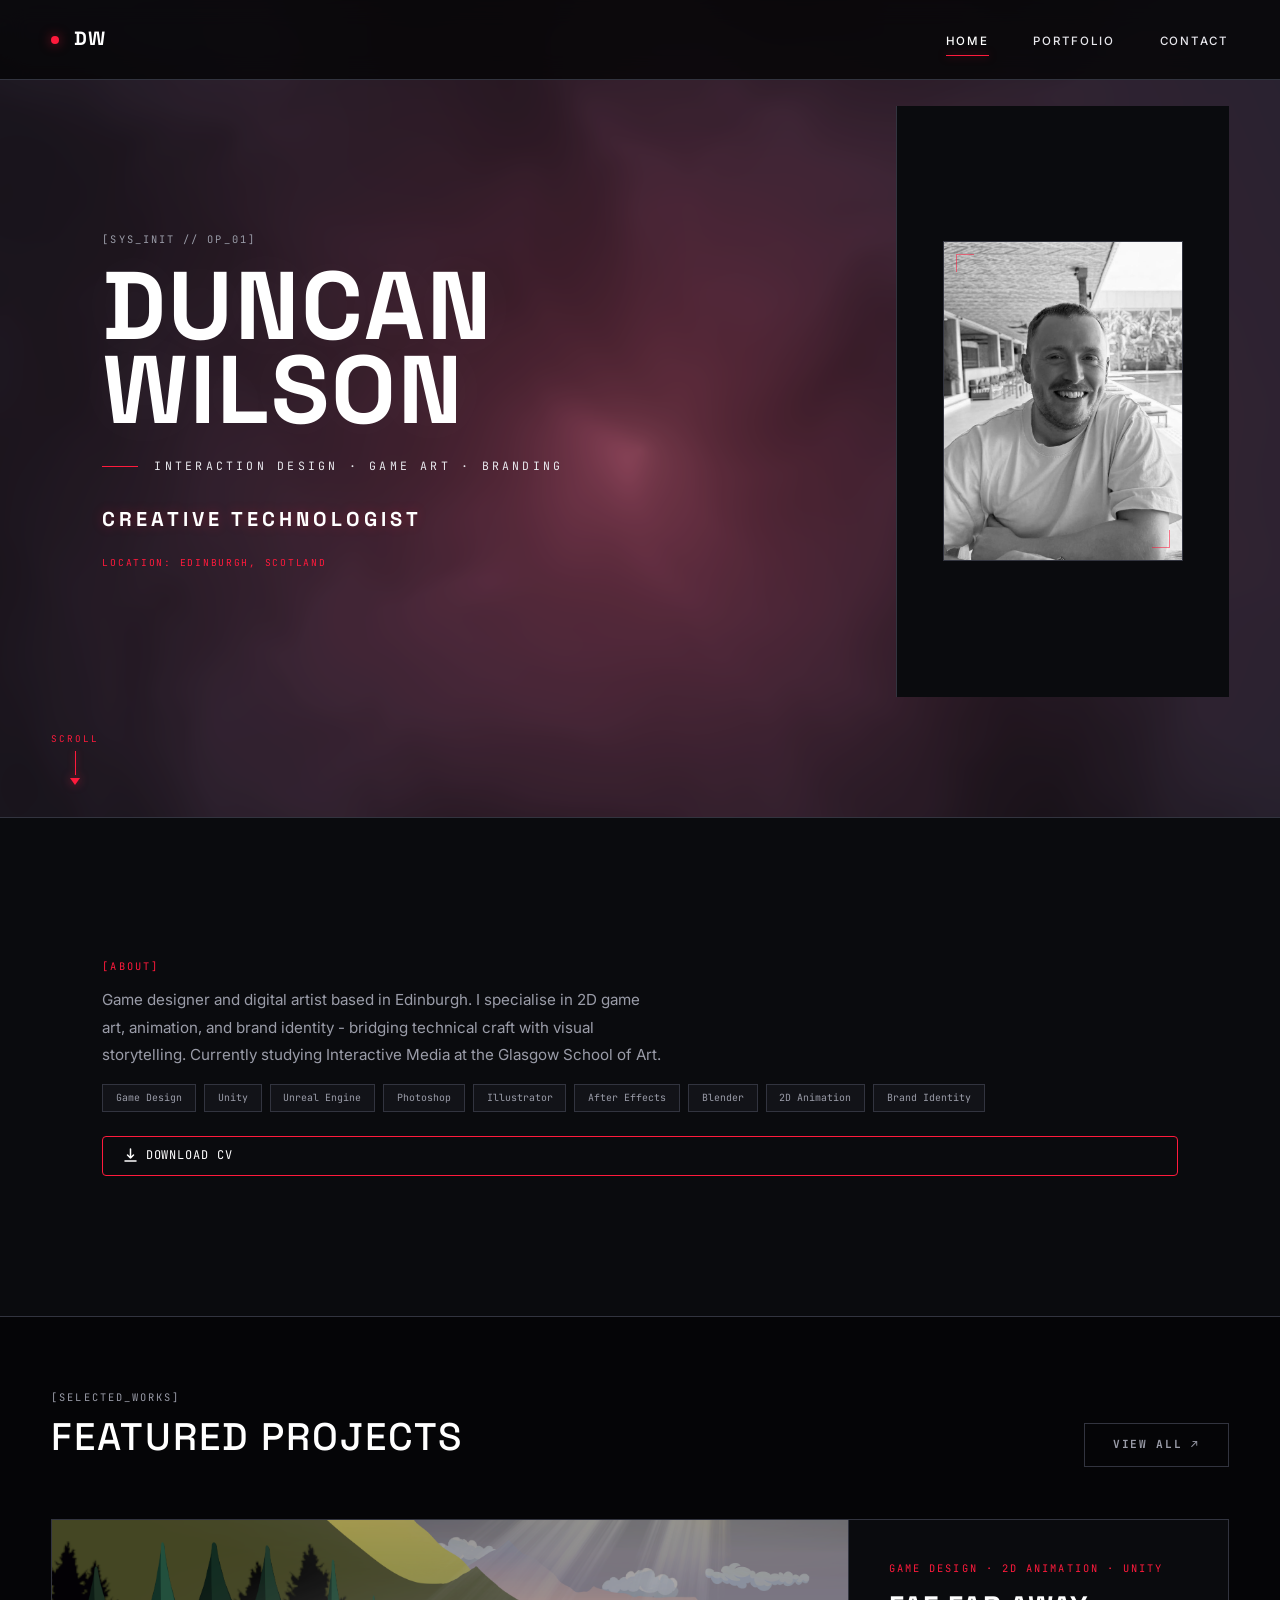
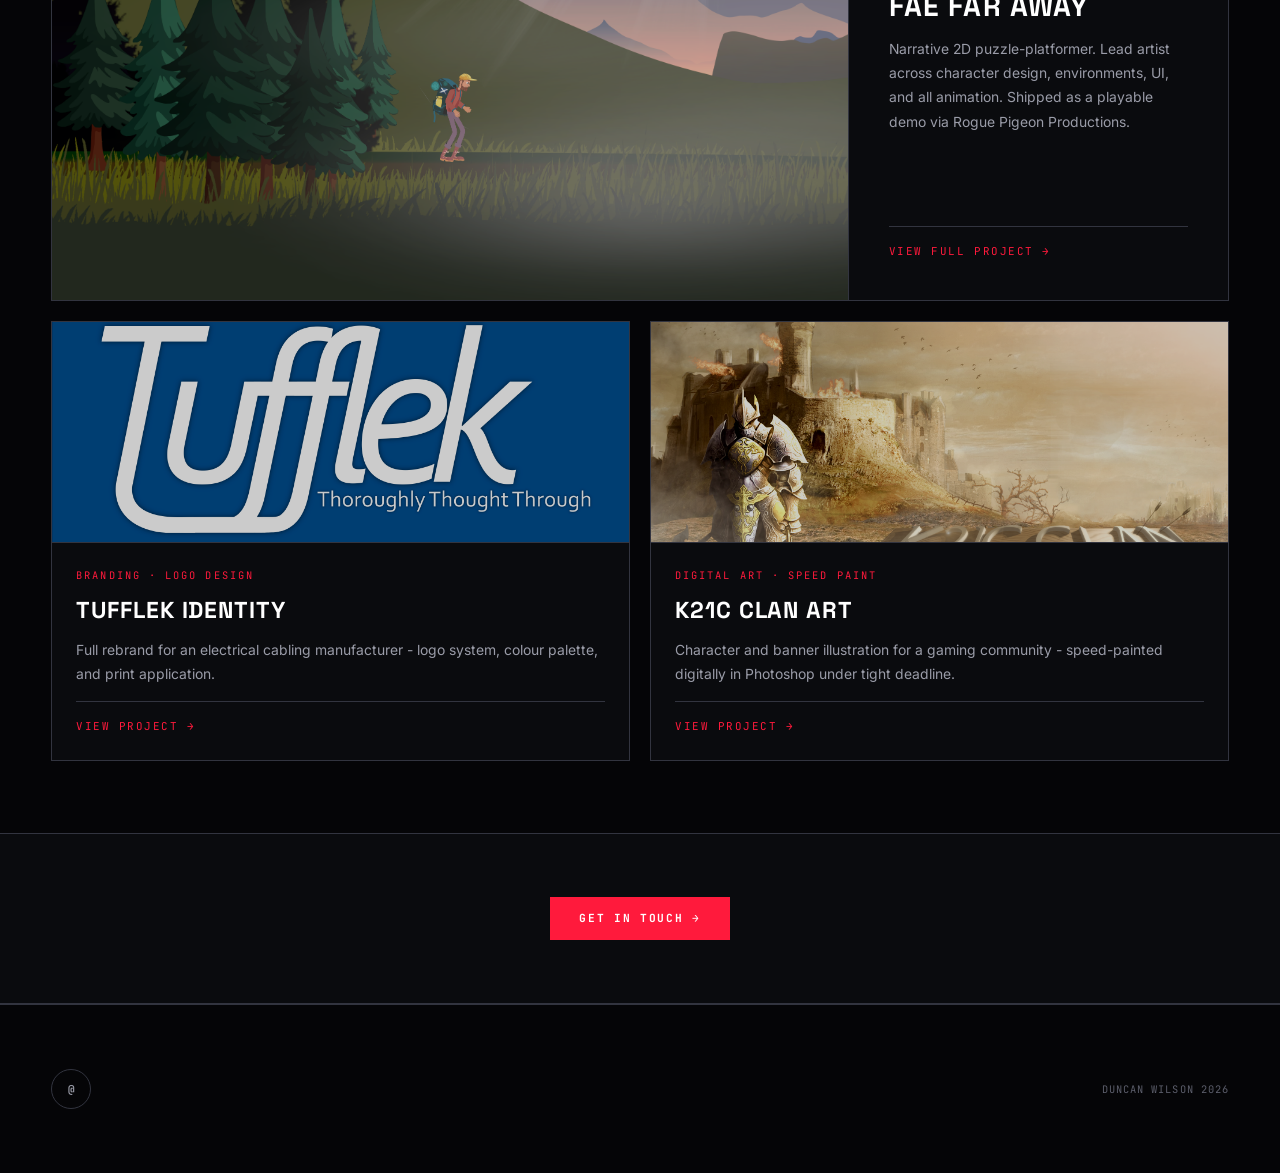
==== commit 72ec7587: "Fix video embed sizing across all pages" ====
--- a/index.html
+++ b/index.html
@@ -1,4 +1,4 @@
-<!DOCTYPE html>
+﻿﻿<!DOCTYPE html>
 <html lang="en">
 <head>
     <meta charset="UTF-8">
@@ -274,11 +274,6 @@
             <div class="hero-discipline">INTERACTION DESIGN · GAME ART · BRANDING</div>
             <div class="hero-meta">
                 <div class="hero-role">CREATIVE TECHNOLOGIST</div>
-                <p class="hero-bio">
-                    In the quiet spaces between code and canvas, digital worlds are forged.
-                    Environments rendered in shades of logic, illuminated by
-                    <span style="color:var(--text-main); font-family:var(--font-mono);">creative intent</span>.
-                </p>
                 <p class="hero-coord">LOCATION: EDINBURGH, SCOTLAND</p>
             </div>
         </div>
@@ -371,12 +366,7 @@
 
     <!-- ── CTA strip ── -->
     <section class="home-cta" id="design">
-        <div class="container home-cta__inner">
-            <div>
-                <span class="micro-label" style="color:var(--crimson-core); display:block; margin-bottom:0.5rem;">[AVAILABILITY]</span>
-                <h2 class="home-cta__heading">Open to freelance &amp; full-time opportunities.</h2>
-                <p class="home-cta__sub">Game design, 2D art, animation, or brand identity - let's talk.</p>
-            </div>
+        <div class="container home-cta__inner" style="justify-content:center;">
             <a href="contact.html" class="btn-crimson home-cta__btn">Get in Touch →</a>
         </div>
     </section>
@@ -385,11 +375,9 @@
 
 <footer>
     <div class="social-circles">
-        <a href="https://www.youtube.com/c/DuncanWilsonGraphics/videos" target="_blank" rel="noopener" class="social-circle" title="YouTube">YT</a>
-        <a href="https://roguepigeonproductions.itch.io/fae-far-away" target="_blank" rel="noopener" class="social-circle" title="itch.io">io</a>
         <a href="mailto:dahw4@outlook.com" class="social-circle" title="Email">@</a>
     </div>
-    <div class="copyright">© 2025 DUNCAN WILSON. ALL SYSTEMS NOMINAL.</div>
+    <div class="copyright">DUNCAN WILSON 2026</div>
 </footer>
 
 <script src="js/main.js"></script>
--- a/css/ethereal.css
+++ b/css/ethereal.css
@@ -1243,8 +1243,8 @@
 .booklet-grid img:hover { filter: brightness(1); }
 
 /* ── Video embed ── */
-.video-embed { border: 1px solid var(--line-dim); overflow: hidden; margin-bottom: 2rem; background: #000; }
-.video-embed iframe, .video-embed video { width: 100%; aspect-ratio: 16/9; display: block; border: 0; }
+.video-embed { border: 1px solid var(--line-dim); overflow: hidden; margin-bottom: 2rem; background: #000; max-width: 900px; width: 100%; }
+.video-embed iframe, .video-embed video { width: 100%; height: auto; aspect-ratio: 16/9; display: block; border: 0; min-height: unset; }
 
 /* Lite YouTube embed — shows poster, loads iframe on click */
 .yt-lite {
@@ -1427,7 +1427,7 @@
     overflow: hidden;
 }
 .hf-card:hover { border-color: rgba(255,26,60,0.4); }
-.hf-card--primary {
+.hf-card-primary {
     display: grid;
     grid-template-columns: 1fr 380px;
 }
@@ -1437,7 +1437,7 @@
     background: var(--surface-2);
     min-height: 320px;
 }
-.hf-card--primary .hf-card__media { min-height: 380px; }
+.hf-card-primary .hf-card__media { min-height: 380px; }
 .hf-card__ph {
     position: absolute; inset: 0;
     display: flex; flex-direction: column;
@@ -1459,7 +1459,7 @@
     justify-content: center; gap: 0.9rem;
     border-left: 1px solid var(--line-dim);
 }
-.hf-card--primary .hf-card__info { padding: 2.5rem 2.5rem; }
+.hf-card-primary .hf-card__info { padding: 2.5rem 2.5rem; }
 .hf-card__cat { color: var(--crimson-core) !important; display: block; }
 .hf-card__title {
     font-family: var(--font-display);
@@ -1489,18 +1489,18 @@
     grid-template-columns: 1fr 1fr;
     gap: 20px;
 }
-.hf-card--secondary {
+.hf-card-secondary {
     display: grid;
     grid-template-columns: 1fr;
     grid-template-rows: 220px auto;
 }
-.hf-card--secondary .hf-card__media { min-height: unset; height: 100%; }
-.hf-card--secondary .hf-card__info {
+.hf-card-secondary .hf-card__media { min-height: unset; height: 100%; }
+.hf-card-secondary .hf-card__info {
     border-left: none;
     border-top: 1px solid var(--line-dim);
     padding: 1.5rem;
 }
-.hf-card--secondary .hf-card__title { font-size: clamp(1.1rem, 1.8vw, 1.5rem); }
+.hf-card-secondary .hf-card__title { font-size: clamp(1.1rem, 1.8vw, 1.5rem); }
 
 /* ── Homepage: CTA strip ── */
 .home-cta {
@@ -1536,14 +1536,14 @@
         padding: 1.5rem var(--pad);
     }
     .home-stat { flex: 1; min-width: 80px; border-bottom: none; padding: 0.5rem 0.75rem 0.5rem 0; }
-    .hf-card--primary { grid-template-columns: 1fr; }
-    .hf-card--primary .hf-card__media { min-height: 220px; }
+    .hf-card-primary { grid-template-columns: 1fr; }
+    .hf-card-primary .hf-card__media { min-height: unset; aspect-ratio: 16 / 9; }
     .hf-card__info { border-left: none; border-top: 1px solid var(--line-dim); }
     .hf-pair { grid-template-columns: 1fr; }
     .home-cta__inner { flex-direction: column; align-items: flex-start; }
 }
 @media (max-width: 1024px) and (min-width: 769px) {
-    .hf-card--primary { grid-template-columns: 1fr 300px; }
+    .hf-card-primary { grid-template-columns: 1fr 300px; }
     .home-about { grid-template-columns: 200px 1fr; }
 }
 
@@ -1585,14 +1585,12 @@
         padding-bottom: 1rem;
     }
     .page-hero__title { font-size: clamp(1.7rem, 9vw, 2.4rem); line-height: 1; }
-    /* Video full-bleed on mobile */
+    /* Video on mobile */
     .video-embed {
-        margin-left: calc(-1 * var(--pad));
-        margin-right: calc(-1 * var(--pad));
+        margin-bottom: 1rem;
+        border-radius: 0;
         border-left: none;
         border-right: none;
-        border-radius: 0;
-        margin-bottom: 1rem;
     }
     /* Art / image blocks — full bleed on mobile */
     .screenshot-grid {
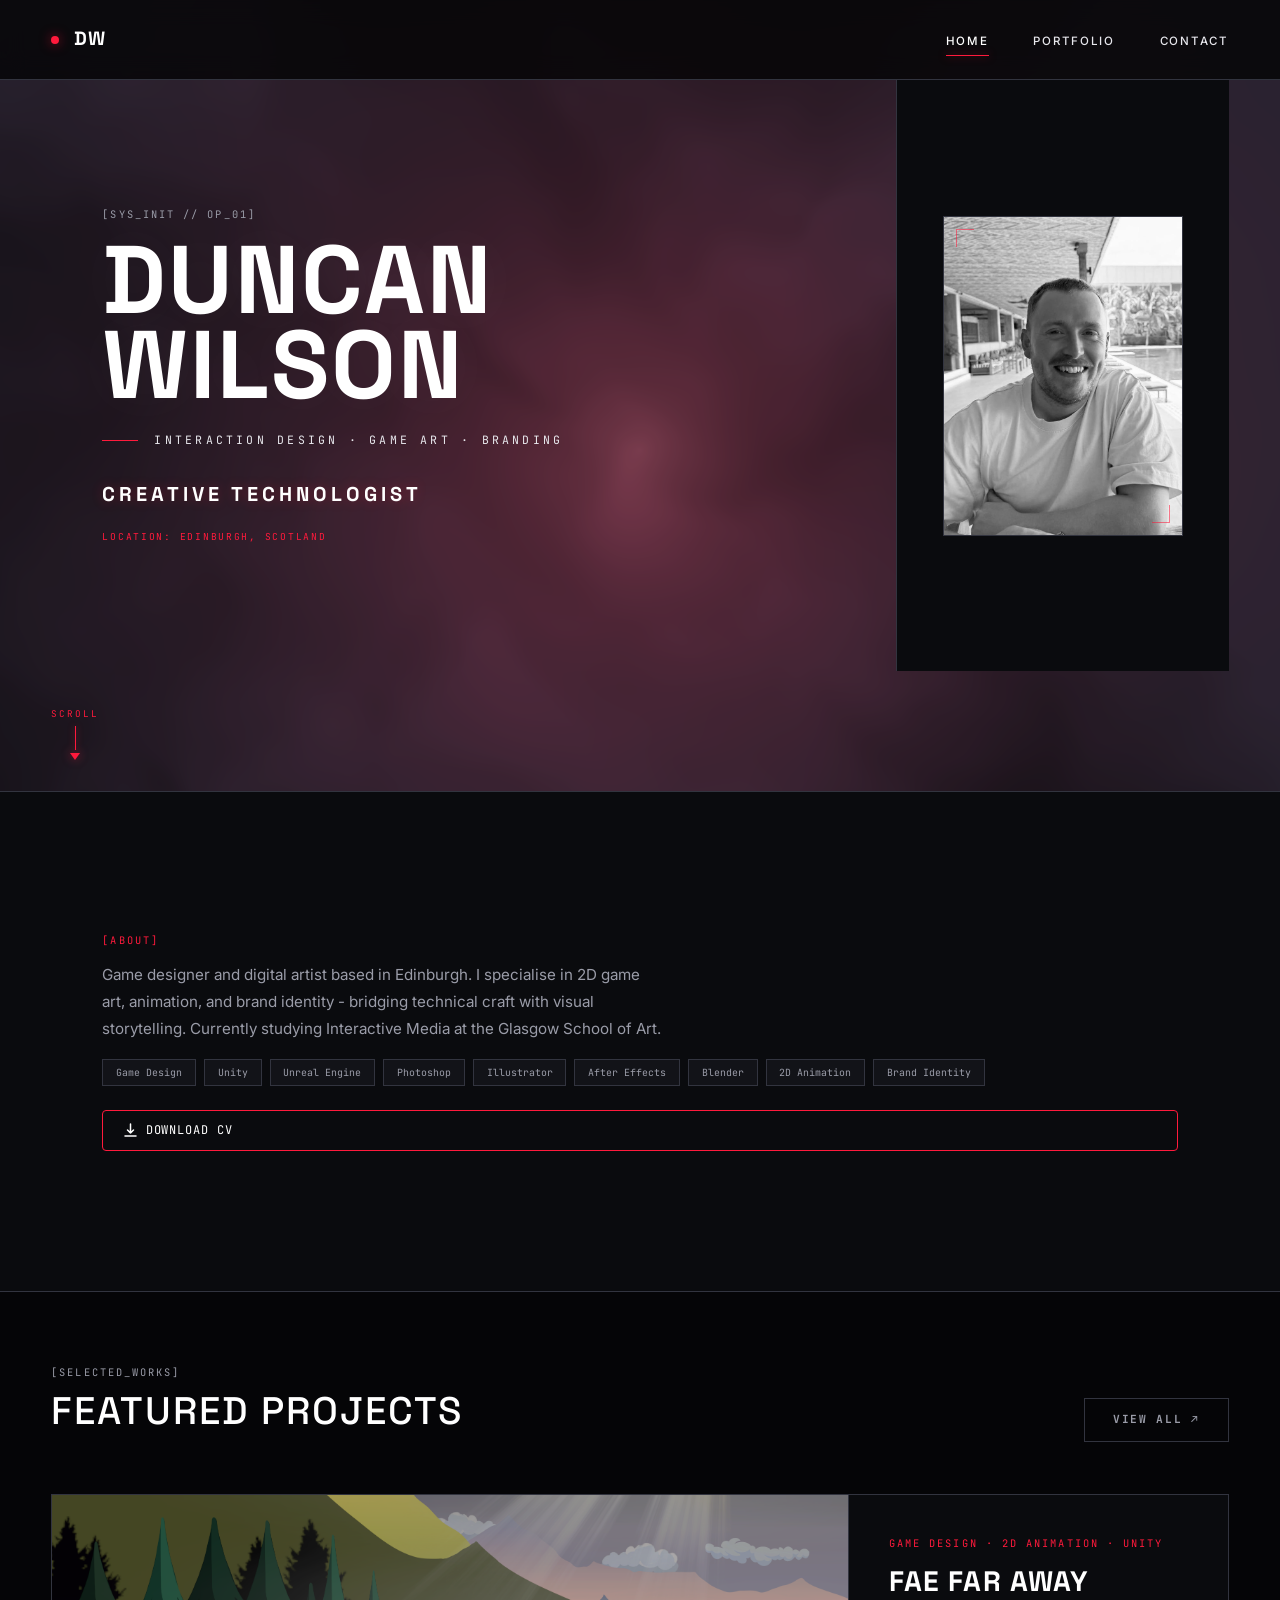
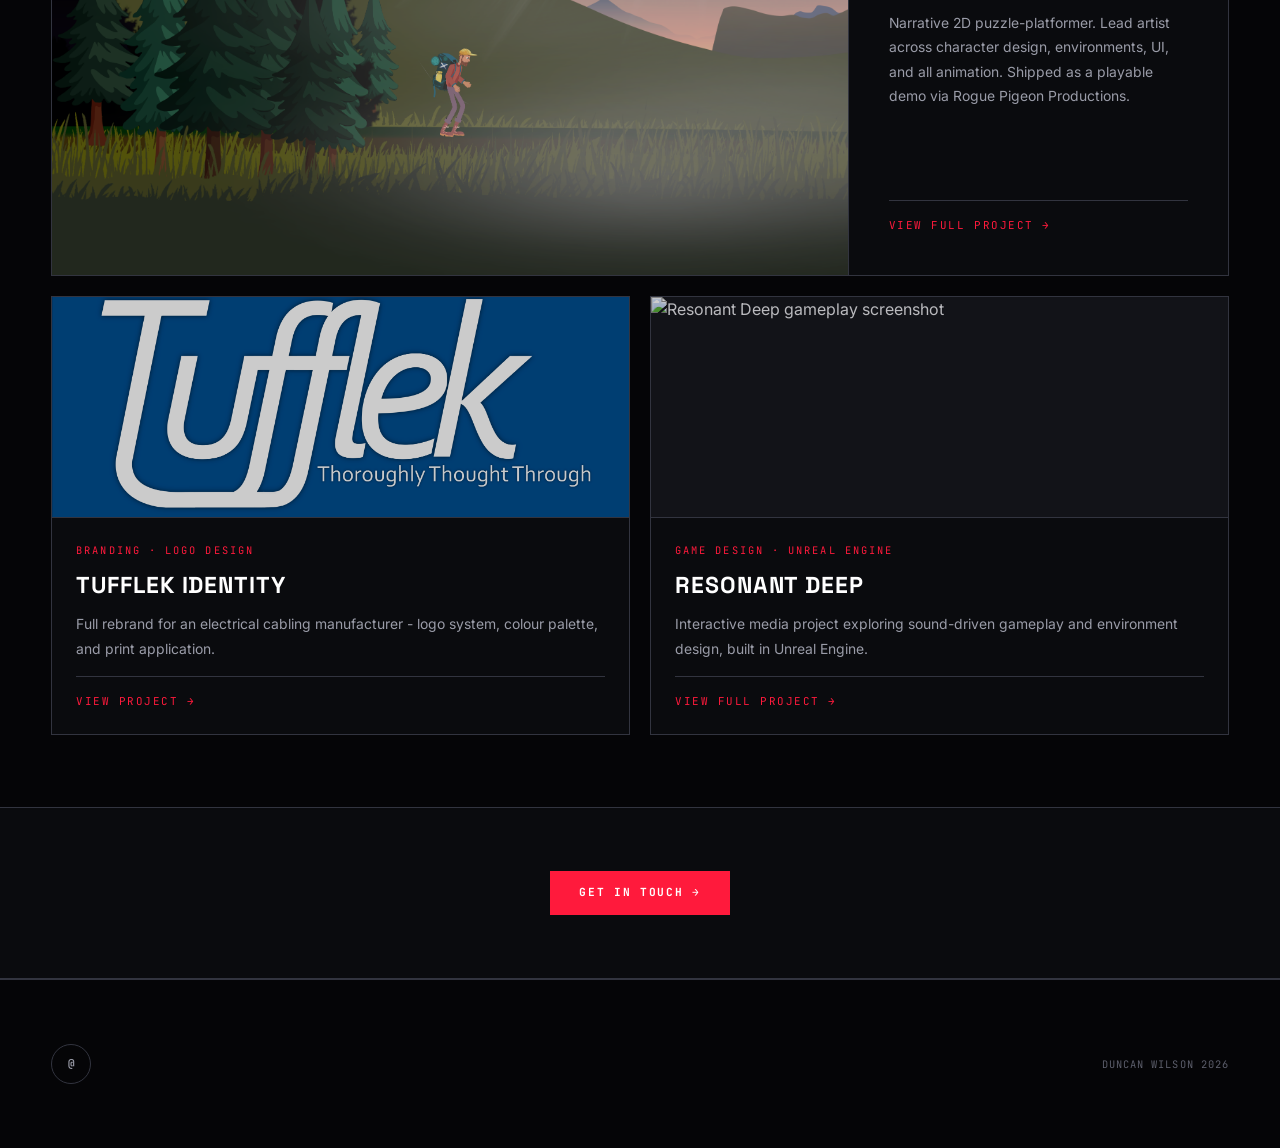
==== commit 401b0c81: "Replace K21C with Resonant Deep in featured cards" ====
--- a/index.html
+++ b/index.html
@@ -1,4 +1,4 @@
-﻿﻿<!DOCTYPE html>
+<!DOCTYPE html>
 <html lang="en">
 <head>
     <meta charset="UTF-8">
@@ -349,15 +349,15 @@
                         <span class="hf-card__cta">View Project →</span>
                     </div>
                 </a>
-                <a href="k21c.html" class="hf-card hf-card-secondary">
+                <a href="resonant-deep.html" class="hf-card hf-card-secondary">
                     <div class="hf-card__media">
-                        <img src="img/portfolio/K21C clan net image.png" alt="K21C digital illustration" class="hf-card__img">
+                        <img src="img/dolly/Screenshot 2026-03-27 125527.png" alt="Resonant Deep gameplay screenshot" class="hf-card__img">
                     </div>
                     <div class="hf-card__info">
-                        <span class="hf-card__cat micro-label">Digital Art · Speed Paint</span>
-                        <h3 class="hf-card__title">K21C Clan Art</h3>
-                        <p class="hf-card__desc">Character and banner illustration for a gaming community - speed-painted digitally in Photoshop under tight deadline.</p>
-                        <span class="hf-card__cta">View Project →</span>
+                        <span class="hf-card__cat micro-label">Game Design · Unreal Engine</span>
+                        <h3 class="hf-card__title">Resonant Deep</h3>
+                        <p class="hf-card__desc">Interactive media project exploring sound-driven gameplay and environment design, built in Unreal Engine.</p>
+                        <span class="hf-card__cta">View Full Project →</span>
                     </div>
                 </a>
             </div>
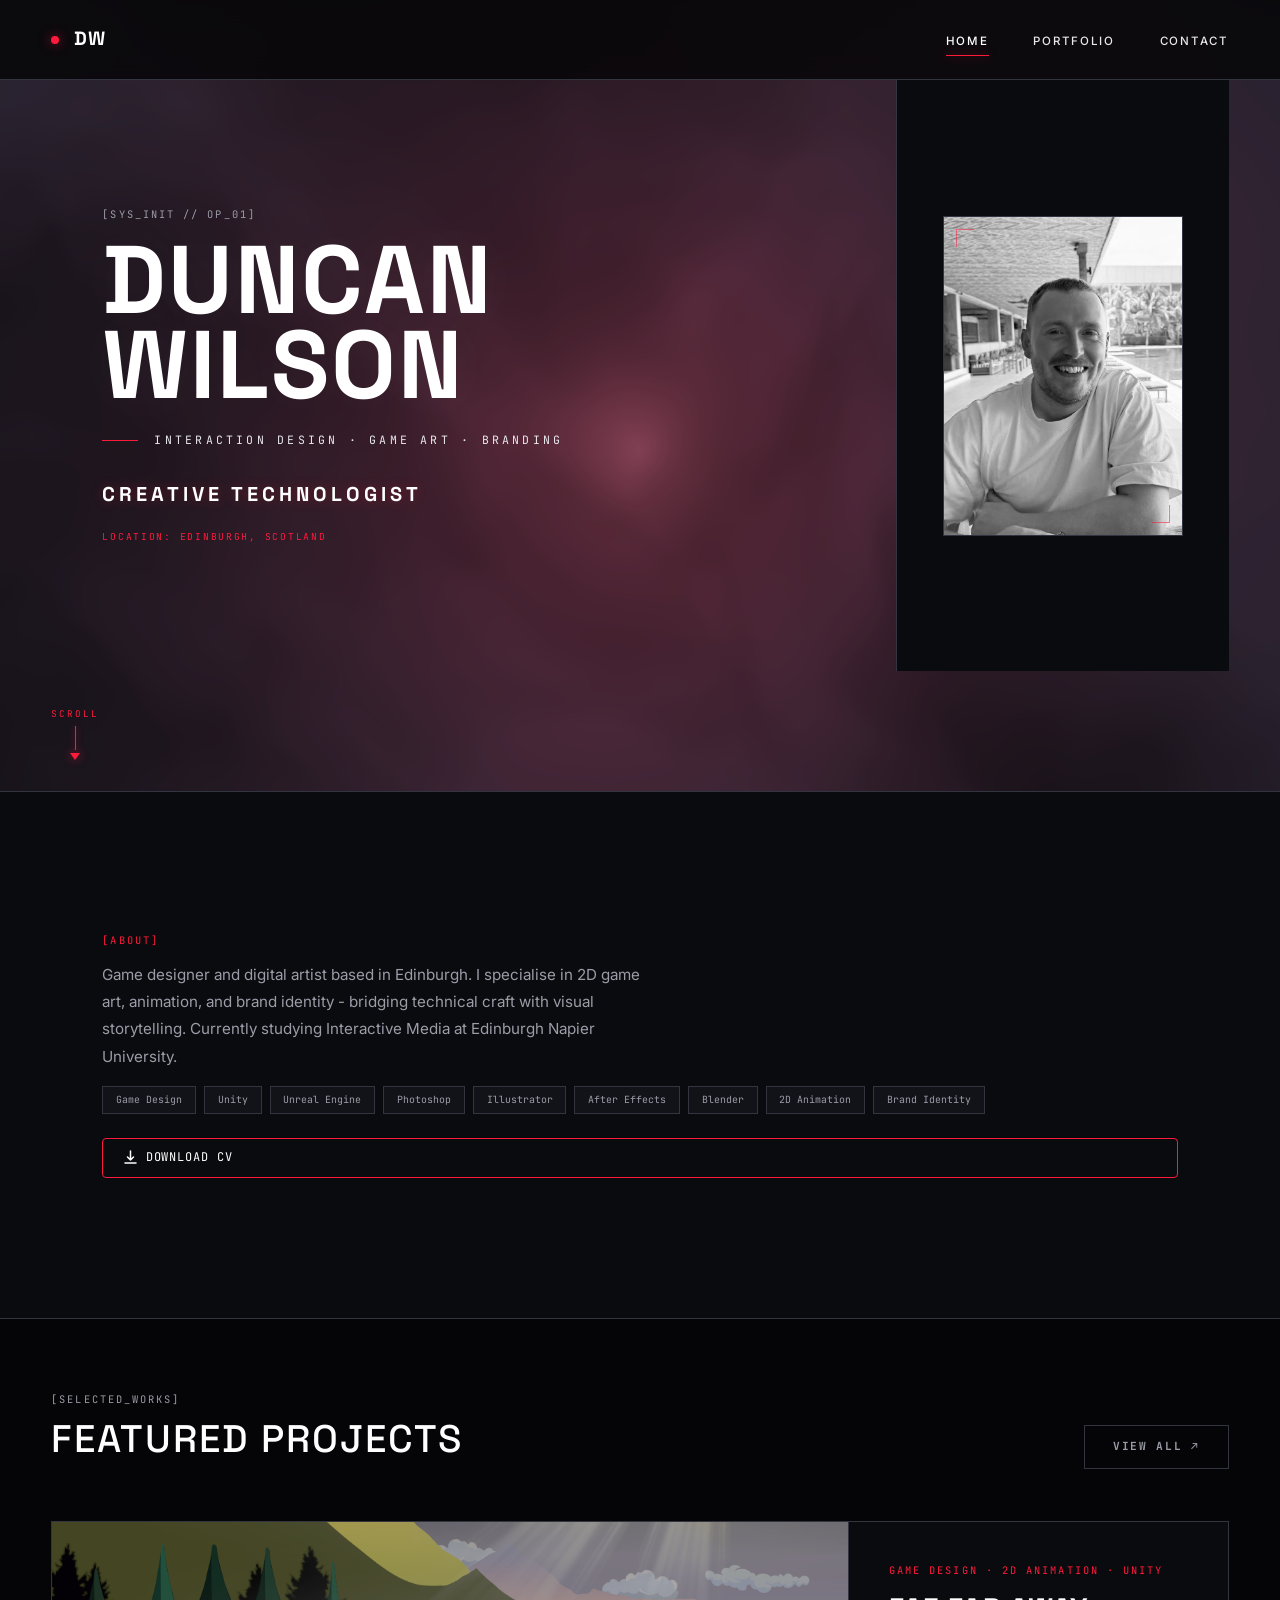
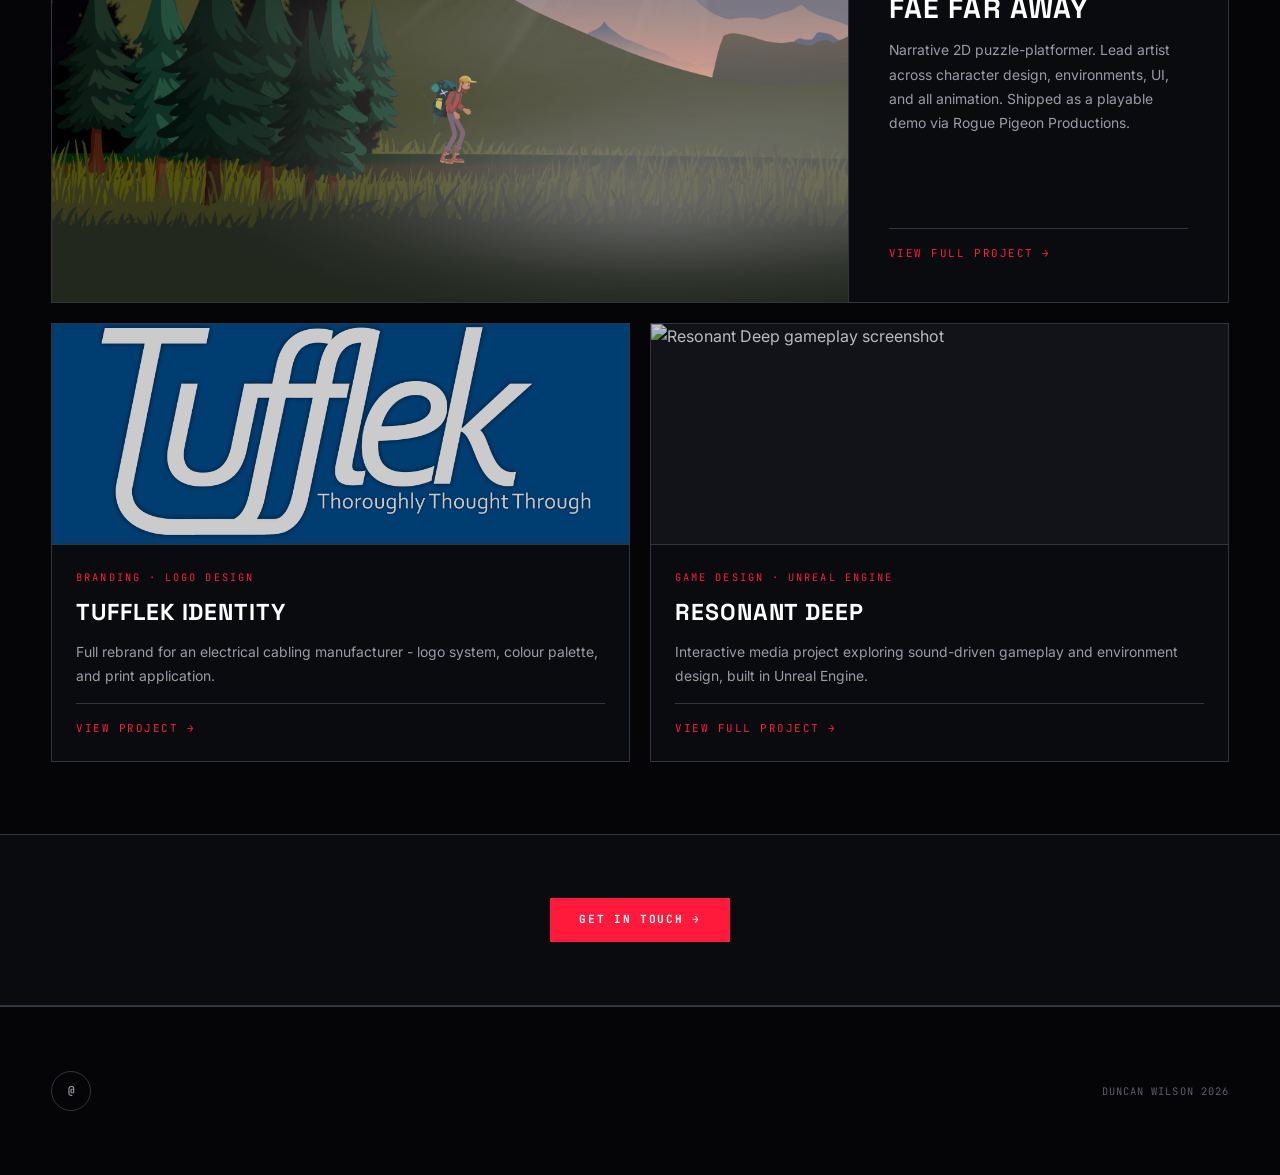
==== commit 7cb35e39: "Add Dolly animation GIF to Dolly the Sheep page" ====
--- a/index.html
+++ b/index.html
@@ -291,7 +291,7 @@
     <section class="home-about" id="work">
         <div class="home-about__bio">
             <span class="micro-label" style="color:var(--crimson-core); display:block; margin-bottom:0.75rem;">[ABOUT]</span>
-            <p>Game designer and digital artist based in Edinburgh. I specialise in 2D game art, animation, and brand identity - bridging technical craft with visual storytelling. Currently studying Interactive Media at the Glasgow School of Art.</p>
+            <p>Game designer and digital artist based in Edinburgh. I specialise in 2D game art, animation, and brand identity - bridging technical craft with visual storytelling. Currently studying Interactive Media at Edinburgh Napier University.</p>
             <div style="display:flex; gap:0.5rem; flex-wrap:wrap; margin-top:1rem;">
                 <span class="tag">Game Design</span>
                 <span class="tag">Unity</span>
